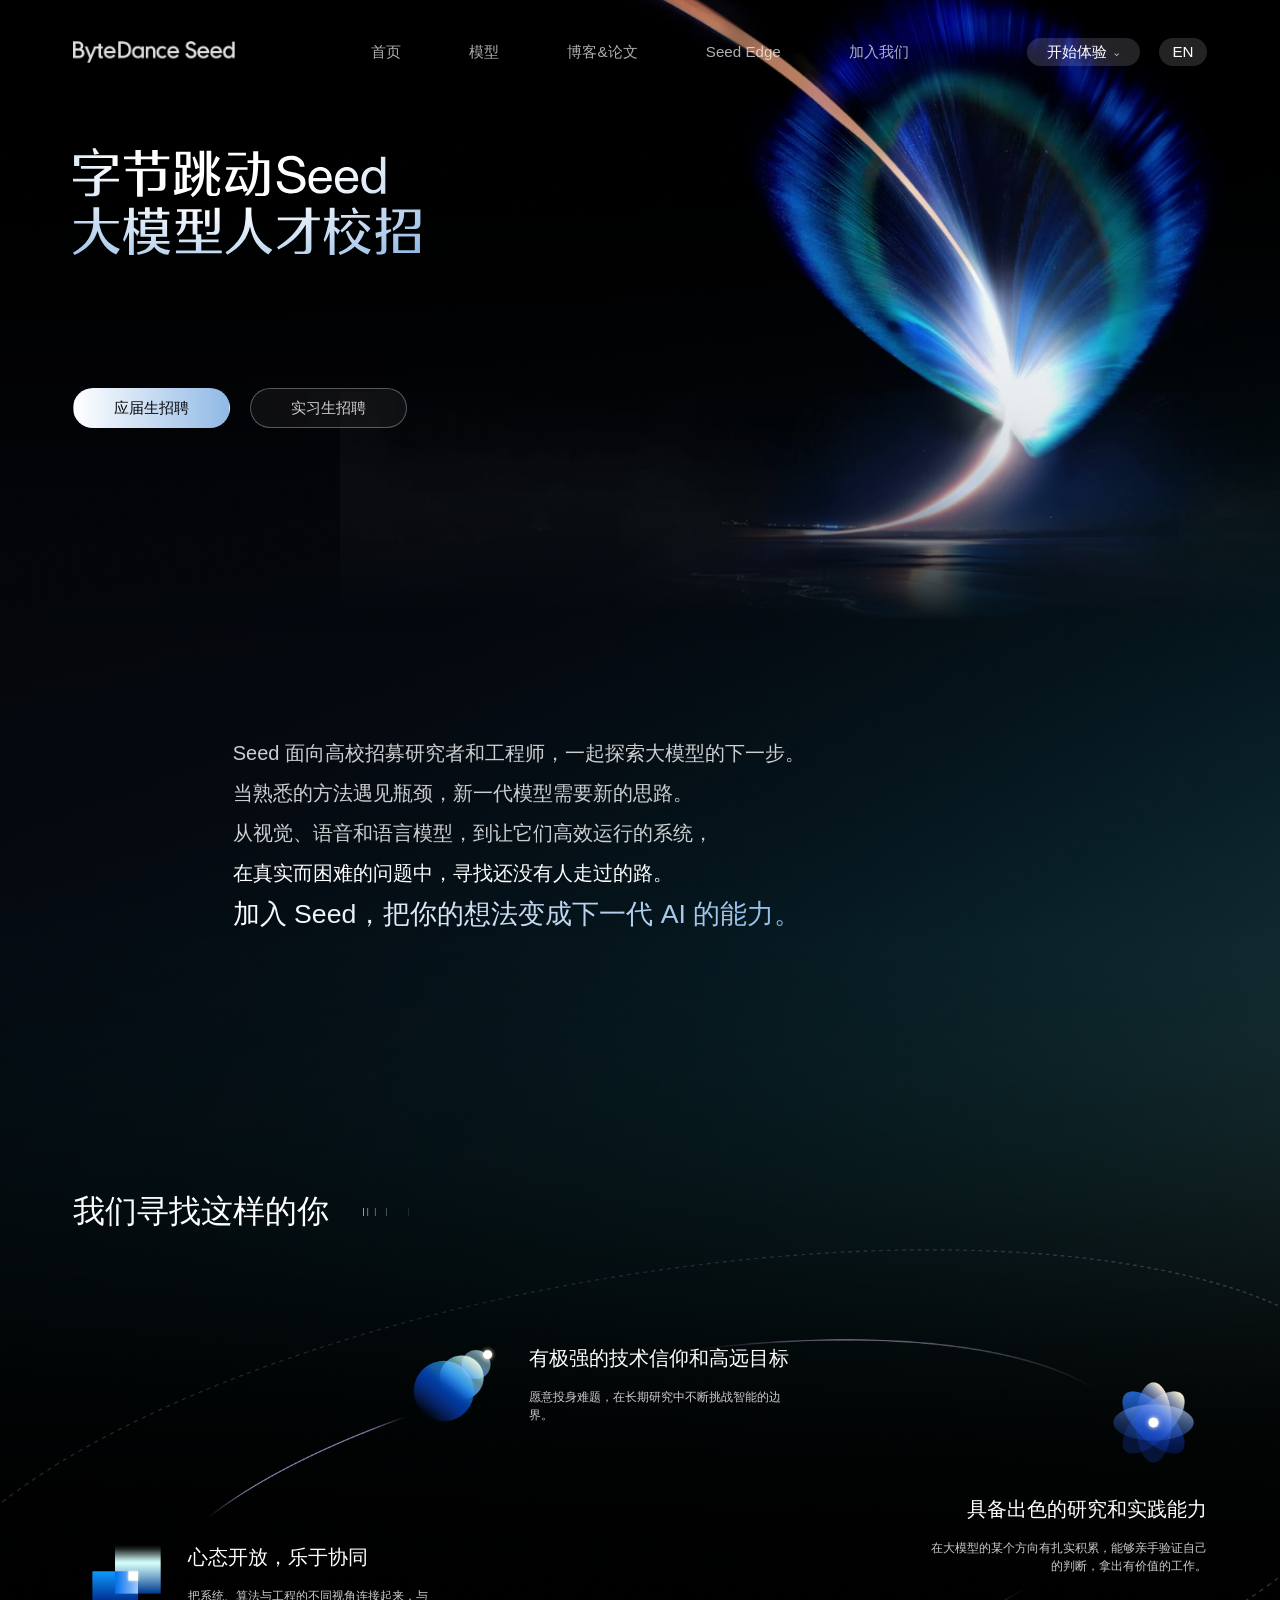
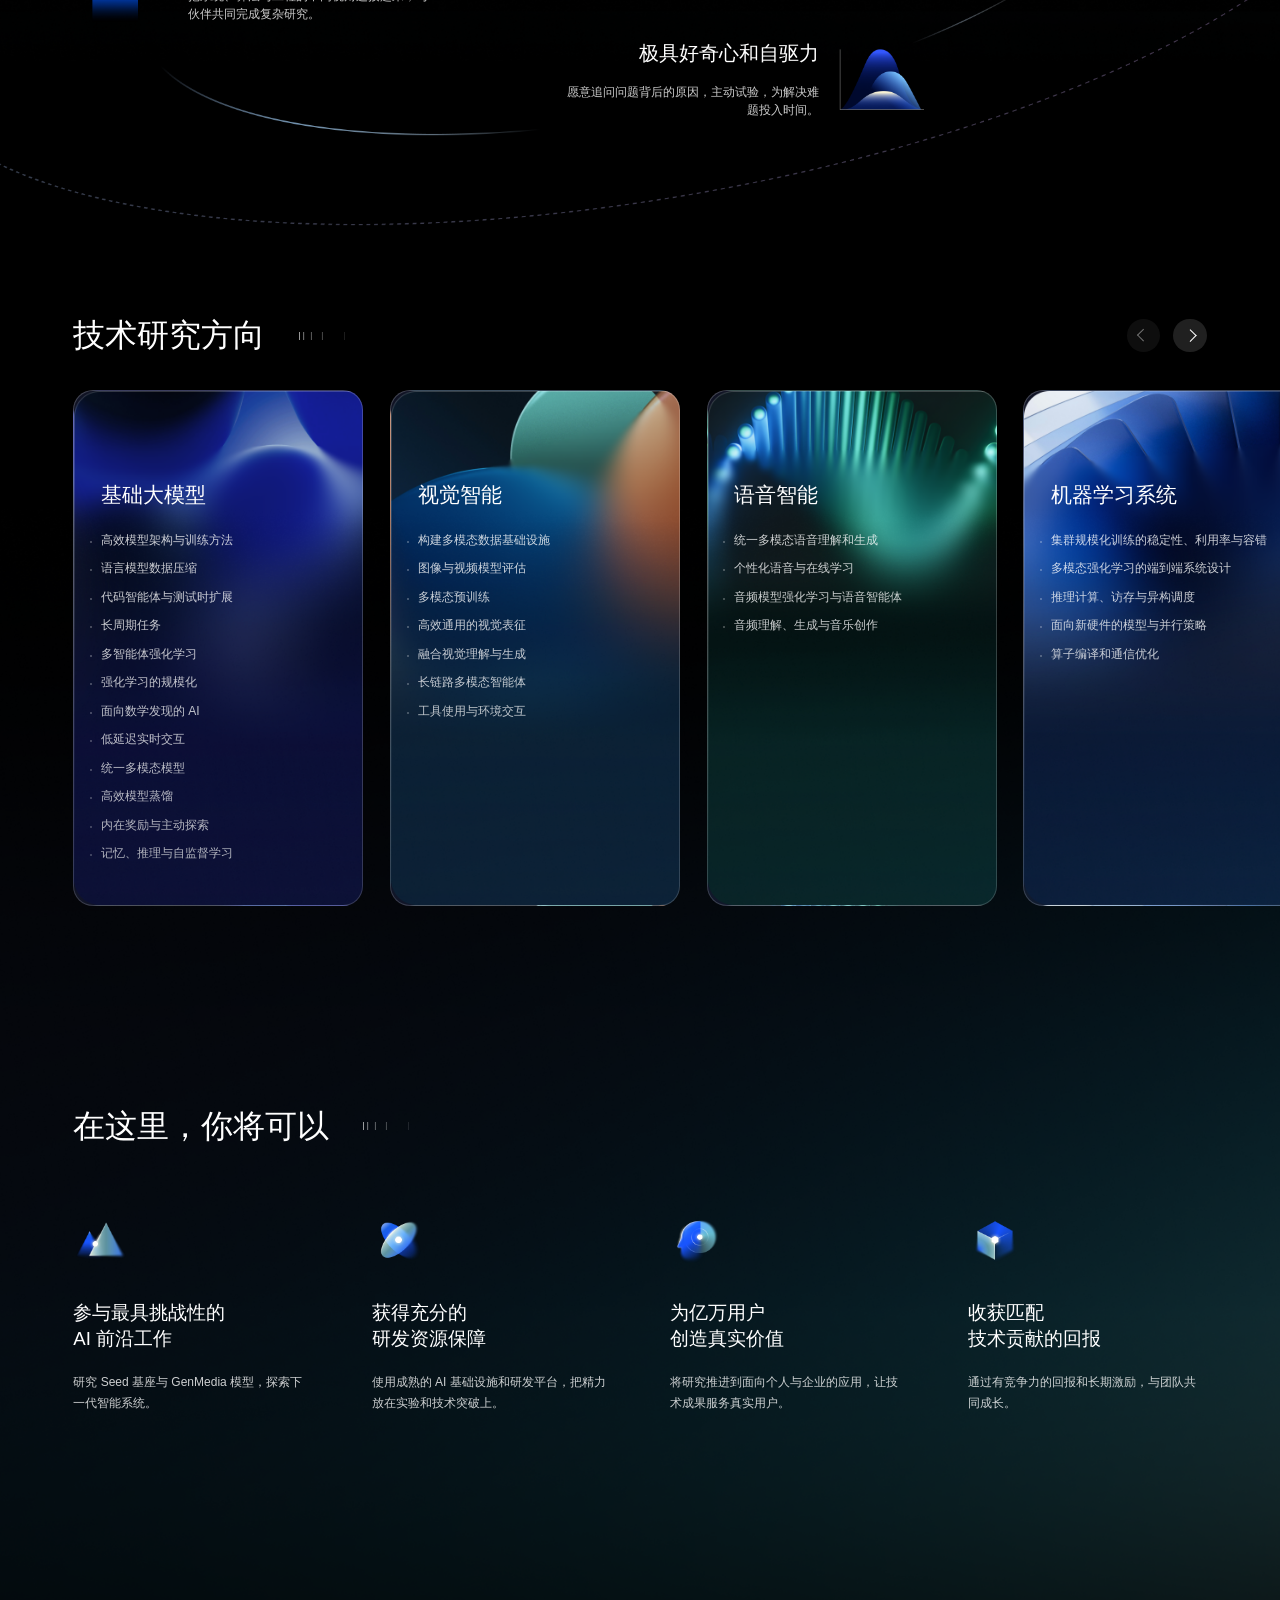
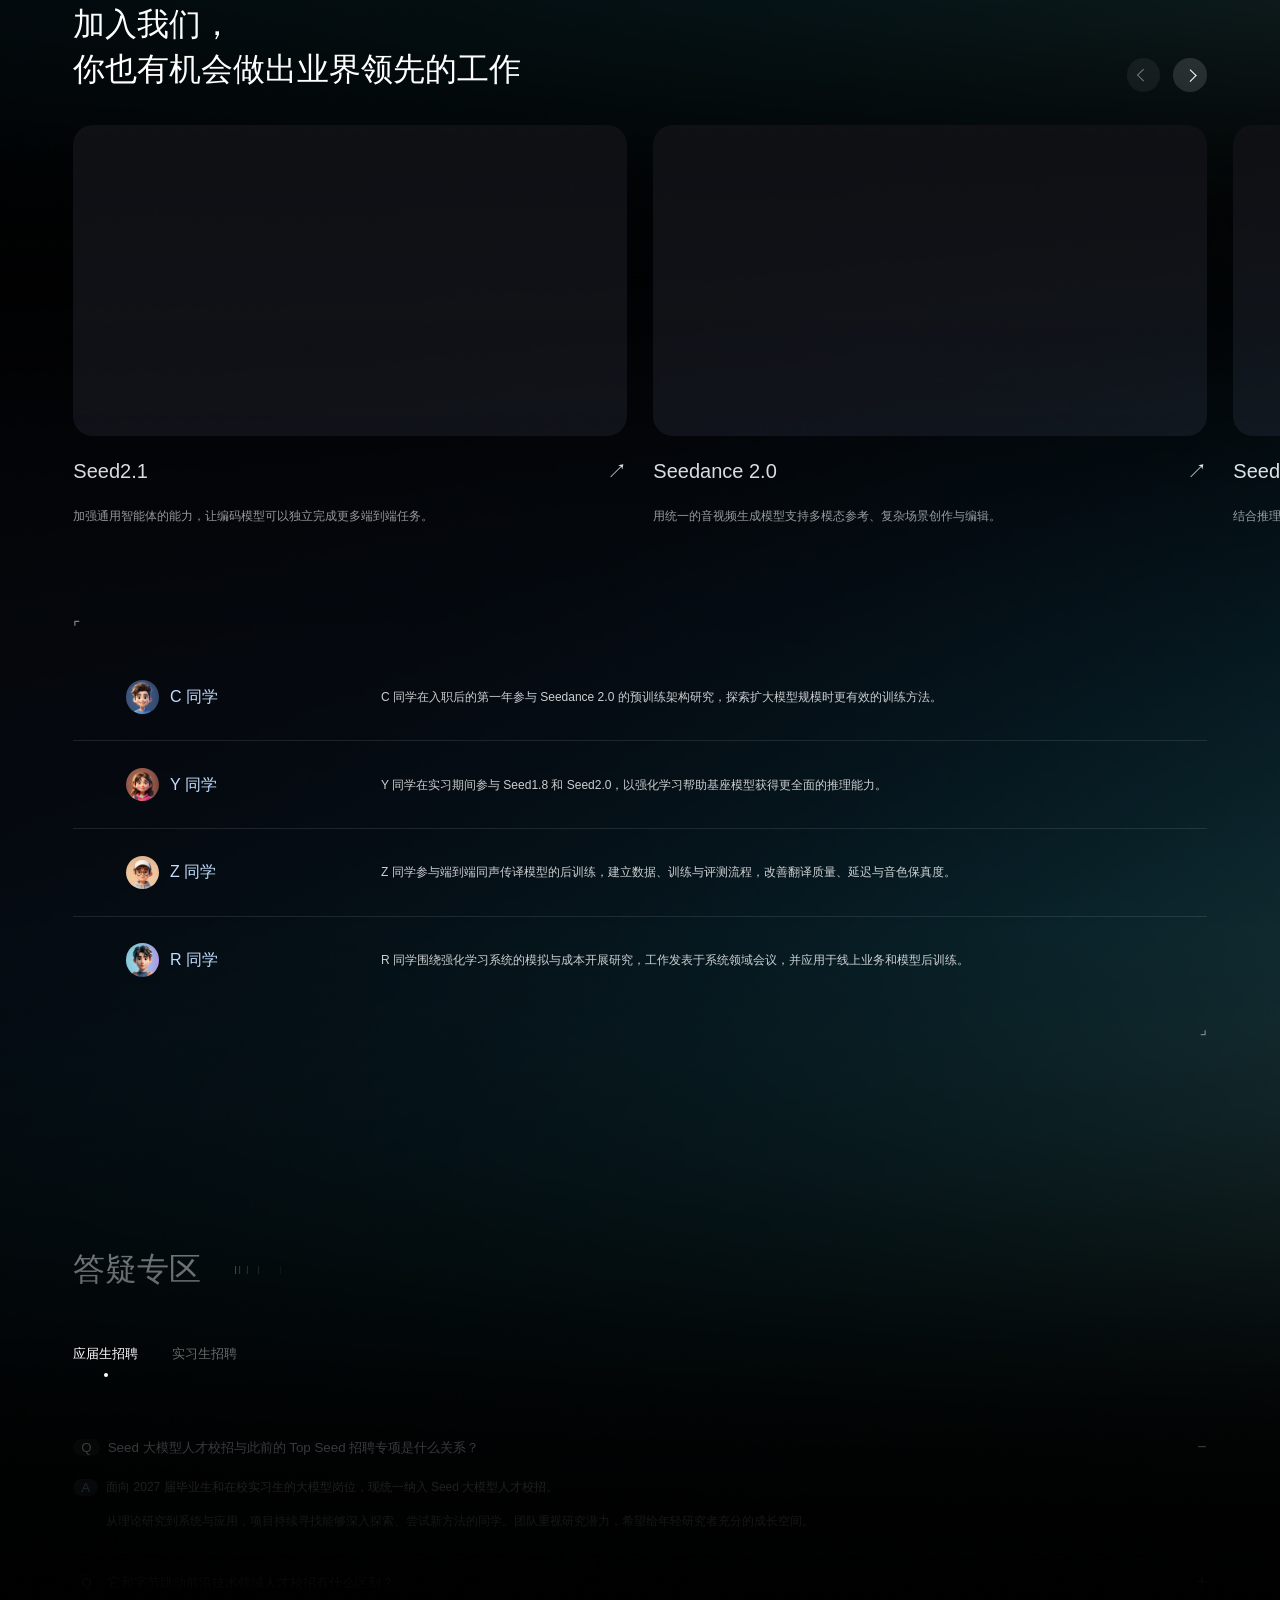
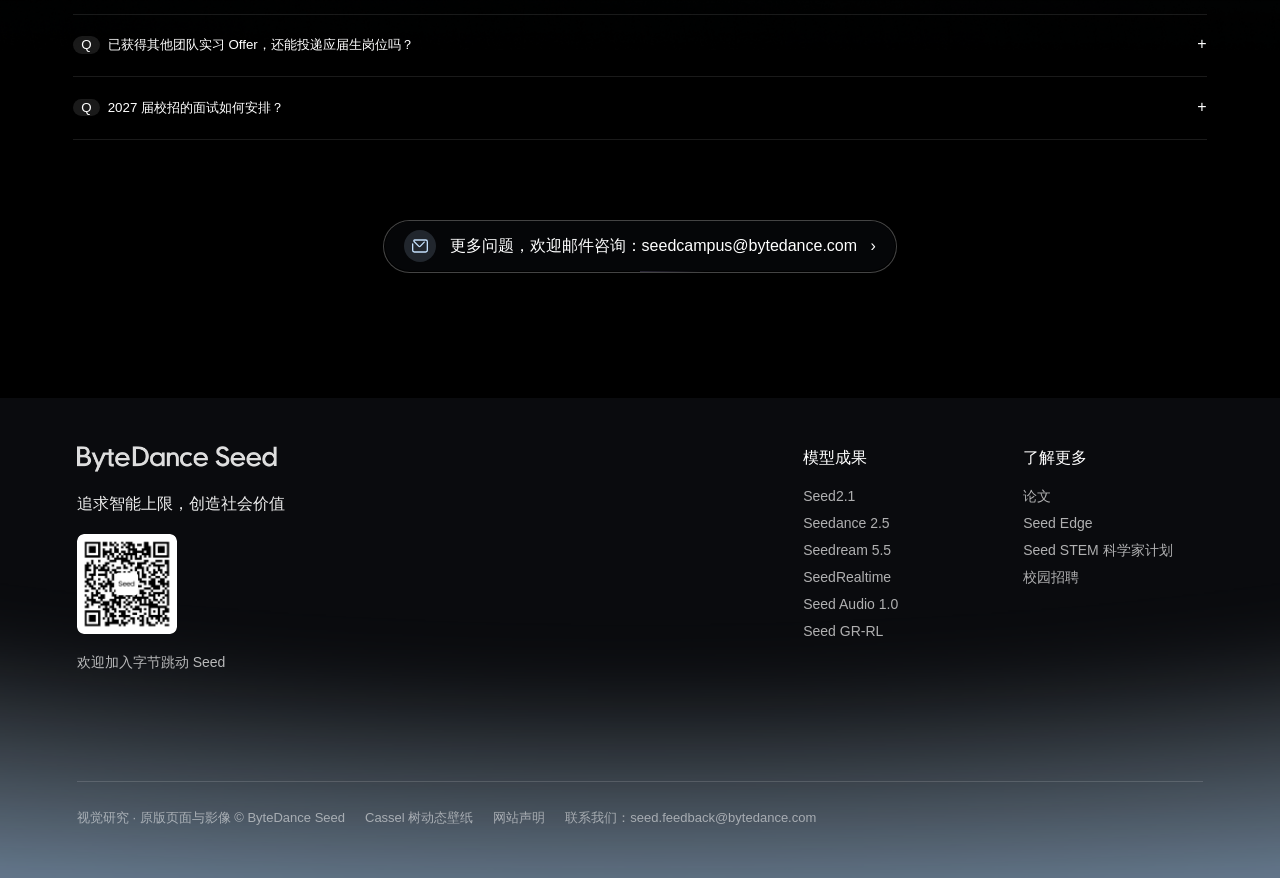
==== seed-study/index.html @ 86d78758 "Reconstruct the Seed recruitment experience and its responsive motion" ====
<!doctype html>
<html lang="zh-CN">
<head>
  <meta charset="utf-8">
  <meta name="viewport" content="width=device-width,initial-scale=1">
  <meta name="robots" content="noindex">
  <meta name="color-scheme" content="dark">
  <title>Seed 大模型人才校招 · 视觉复刻研究</title>
  <link rel="stylesheet" href="study.css">
  <script defer src="study.js"></script>
</head>
<body>
  <header class="top">
    <a class="brand" href="https://seed.bytedance.com/zh/"><img src="assets/wordmark.png" alt="ByteDance Seed"></a>
    <nav class="desktop-nav" aria-label="主导航"></nav>
    <div class="top-actions">
      <details class="experience"><summary>开始体验 <span>⌄</span></summary><div><a href="https://www.doubao.com/chat/">体验豆包</a><a href="https://exp.volcengine.com/">AI 体验中心</a></div></details>
      <a class="language" href="https://seed.bytedance.com/en/seedearlycareer" lang="en">EN</a>
      <button type="button" class="menu-toggle" aria-expanded="false" aria-controls="mobile-nav" aria-label="打开导航"><i></i><i></i><i></i></button>
    </div>
    <nav class="mobile-nav" id="mobile-nav" aria-label="移动端导航" hidden></nav>
  </header>
  <main>
    <section class="hero" aria-label="Seed 大模型人才校招">
      <video class="leaf-film" width="1920" height="1080" playsinline muted loop autoplay preload="auto" poster="assets/leaf-poster.jpg" aria-hidden="true" src="../assets/seed-leaf-reference.mp4"></video>
      <div class="hero-fade"></div>
      <div class="hero-content">
        <h1><img src="assets/title.svg" alt="字节跳动 Seed 大模型人才校招"></h1>
        <div class="apply-group">
          <a class="pill primary" data-job="graduate" href="https://jobs.toutiao.com/campus/position?project=7621018151002507573">应届生招聘<span class="tip">2026 年 9 月—2027 年 8 月毕业的本科、硕士及博士同学</span></a>
          <a class="pill" data-job="intern" href="https://jobs.toutiao.com/campus/position?project=7621018569480046853">实习生招聘<span class="tip">2027 年 9 月及以后毕业的高校在读同学</span></a>
          <div class="eligibility"><p>应届生招聘（2026 年 9 月—2027 年 8 月毕业的本科、硕士及博士同学）</p><p>实习生招聘（2027 年 9 月及以后毕业的高校在读同学）</p></div>
        </div>
      </div>
    </section>
    <section class="intro aura">
      <p class="reveal">Seed 面向高校招募研究者和工程师，一起探索大模型的下一步。<br>当熟悉的方法遇见瓶颈，新一代模型需要新的思路。<br>从视觉、语音和语言模型，到让它们高效运行的系统，<br><strong>在真实而困难的问题中，寻找还没有人走过的路。</strong><br><em>加入 Seed，把你的想法变成下一代 AI 的能力。</em></p>
      <div class="apply-space"><a class="apply-shortcut pill" data-job="graduate" href="https://jobs.toutiao.com/campus/position?project=7621018151002507573">立即投递 <span>›</span></a></div>
    </section>
    <section class="qualities inset">
      <h2 class="ornament reveal">我们寻找<strong>这样的你</strong></h2>
      <div class="orbit" id="traits"></div>
    </section>
    <section class="directions">
      <div class="section-head inset"><h2 class="ornament reveal">技术研究方向</h2><div class="arrows" data-rail="research-rail"></div></div>
      <div class="rail directions-rail reveal" id="research-rail" aria-label="技术研究方向" tabindex="0"></div>
    </section>
    <section class="benefits inset aura">
      <h2 class="ornament reveal">在这里，<strong>你将可以</strong></h2>
      <div class="benefit-grid" id="benefit-grid"></div>
    </section>
    <section class="models">
      <div class="section-head inset"><h2 class="reveal">加入我们，<br><strong>你也有机会做出业界领先的工作</strong></h2><div class="arrows" data-rail="model-rail"></div></div>
      <div class="rail model-rail reveal" id="model-rail" aria-label="模型成果" tabindex="0"></div>
    </section>
    <section class="stories inset aura" aria-label="研究者的工作"><div id="voices"></div></section>
    <section class="faq inset" id="questions">
      <h2 class="ornament reveal">答疑专区</h2>
      <div class="faq-tabs" role="tablist" aria-label="招聘类型"><button id="graduate-tab" role="tab" aria-selected="true" aria-controls="answers">应届生招聘</button><button id="intern-tab" role="tab" aria-selected="false" aria-controls="answers">实习生招聘</button></div>
      <div class="answers" id="answers" role="tabpanel" aria-labelledby="graduate-tab"></div>
      <a class="email" href="mailto:seedcampus@bytedance.com"><img src="assets/email.svg" alt=""><span>更多问题，欢迎邮件咨询：<b>seedcampus@bytedance.com</b></span><span class="chevron">›</span></a>
    </section>
  </main>
  <footer>
    <div class="footer-inner">
      <div class="footer-row">
        <div class="footer-brand"><img src="assets/wordmark.png" alt="ByteDance Seed"><p>追求智能上限，创造社会价值</p><div class="join-code"><img loading="lazy" src="assets/seed-campus.png" alt="Seed 校招官方二维码"><span>欢迎加入字节跳动 Seed</span></div></div>
        <div class="footer-links"><h3>模型成果</h3><div id="footer-models"></div></div>
        <div class="footer-links"><h3>了解更多</h3><a href="https://seed.bytedance.com/zh/public_papers">论文</a><a href="https://seed.bytedance.com/zh/seed-edge">Seed Edge</a><a href="https://seed.bytedance.com/zh/seedstem">Seed STEM 科学家计划</a><a href="https://seed.bytedance.com/zh/seedearlycareer">校园招聘</a></div>
      </div>
      <div class="credit"><a href="https://seed.bytedance.com/zh/seedearlycareer">视觉研究 · 原版页面与影像 © ByteDance Seed</a><a href="../tree-aurora-wallpaper.html">Cassel 树动态壁纸</a><a href="https://seed.bytedance.com/zh/disclaimer">网站声明</a><a href="mailto:seed.feedback@bytedance.com">联系我们：seed.feedback@bytedance.com</a></div>
    </div>
  </footer>
</body>
</html>
---- seed-study/study.css ----
* { box-sizing: border-box; }
html { background: #000; color-scheme: dark; }
body { margin: 0; overflow-x: clip; color: #fff; background: #000; font: 16px/1.5 "PingFang SC","PingFang TC","Microsoft YaHei",sans-serif; }
a { color: inherit; text-decoration: none; }
button, summary { font: inherit; color: inherit; cursor: pointer; }
button { border: 0; }
button:focus-visible, a:focus-visible, summary:focus-visible, [tabindex]:focus-visible { outline: 2px solid #b5d7ff; outline-offset: 4px; }
img { display: block; }
p,h1,h2,h3,h4,ul { margin: 0; }
[hidden] { display: none !important; }
.top { position: absolute; z-index: 8; inset: 0 0 auto; padding: 40px 5.72917vw 0; height: 70px; display: flex; align-items: center; justify-content: space-between; }
.brand img { width: 170px; height: 30px; object-fit: contain; }
.desktop-nav { position: absolute; left: 50%; transform: translateX(-50%); display: flex; align-items: center; gap: 20px; white-space: nowrap; }
.desktop-nav a { padding: 4px 26px; color: #ffffffae; border-radius: 24px; font-weight: 400; }
.desktop-nav a:hover, .desktop-nav a:focus-visible { color: white; background: #ffffff12; }
.top-actions { display: flex; align-items: center; gap: 20px; }
.experience { position: relative; }
.experience summary,.language,.menu-toggle { list-style: none; display: flex; align-items: center; justify-content: center; height: 30px; border-radius: 25px; background: #f9f9fb24; font-size: 16px; }
.experience summary { width: 120px; gap: 7px; }
.experience summary::-webkit-details-marker { display: none; }
.experience summary span { font-size: 14px; }
.experience div, .mobile-nav { position: absolute; right: 0; top: calc(100% + 8px); padding: 8px; background: #14171deb; backdrop-filter: blur(18px); border: 1px solid #ffffff26; border-radius: 14px; }
.experience div a,.mobile-nav a { display:block; padding: 9px 15px; white-space: nowrap; }
.experience div a:hover,.mobile-nav a:hover { background: #ffffff12; border-radius: 9px; }
.language { width: 50px; }
.menu-toggle { display:none; flex-direction:column; gap:3px; padding:0; width:32px; }
.menu-toggle i { width:14px; height:1.5px; border-radius:2px; background:white; }
.menu-toggle i:nth-child(2) { width:10px; }
.mobile-nav { top: calc(100% + 15px); left: var(--mobile-gutter,16px); right: var(--mobile-gutter,16px); }
main { width: 1920px; zoom: var(--scale,1); margin-inline:auto; --gutter:110px; position:relative; overflow: clip; font-size: 18px; line-height: 1.5; }
.inset { padding-inline: var(--gutter); }
.hero { position:relative; height:950px; overflow:hidden; background:#000; }
.leaf-film { position:absolute; pointer-events:none; top:-135px; left:calc(50% - 450px); width:1920px; height:1065px; max-width:none; object-fit:cover; }
.hero-fade { position:absolute; pointer-events:none; inset:auto 0 10px; height:214px; background:linear-gradient(0deg,#000 4.25%,transparent 95.64%); }
.hero-content { position:absolute; z-index:2; left:var(--gutter); top:222px; width:1020px; }
h1 img { width:522px; height:160px; }
.apply-group { display:flex; gap:30px; margin-top:200px; }
.pill { display:inline-flex; justify-content:center; align-items:center; height:60px; padding:0 60px; font-size:22px; font-weight:500; border:1px solid #ffffff4d; border-radius:80px; color:#fffc; background:#ffffff0d; backdrop-filter:blur(50px); transition:color .2s,border-color .2s; white-space:nowrap; }
.pill:hover,.pill:focus-visible,.pill.primary { color:#08090b; background:linear-gradient(90deg,#fff,#90b9e5); border-color:transparent; }
.apply-group .pill { position:relative; }
.tip { pointer-events:none; position:absolute; z-index:3; left:50%; top:80px; display:grid; align-content:center; width:254px; height:68px; padding:14px 20px; border-radius:12px; font-size:14px; font-weight:400; line-height:1.4; white-space:normal; background:#ffffff1a; color:#fffc; opacity:0; transition:opacity .3s; }
.pill:hover .tip,.pill:focus-visible .tip { opacity:1; }
.eligibility { display:none; }
.aura { position:relative; isolation:isolate; }
.aura::before { content:""; position:absolute; z-index:-1; pointer-events:none; top:50%; left:50%; width:2400px; aspect-ratio:1; transform:translate(-50%,-50%); background:center/contain no-repeat url("assets/section_bg.6608fbd5.png"); }
.intro { padding:150px 0; text-align:left; }
.intro p { width:1222px; max-width:100%; min-height:366.67px; margin:auto; color:#fffc; font-size:30px; line-height:2; font-weight:400; }
.intro strong { font-weight:500; color:white; }
.intro em { font-size:40px; line-height:1.6; font-style:normal; color:transparent; background:linear-gradient(90deg,white,#90b9e5); background-clip:text; }
.apply-space { margin-top:80px; height:50px; }
.apply-shortcut { height:50px; min-width:240px; padding:0 22px; font-size:20px; gap:12px; }
.apply-shortcut { position:fixed; left:50%; bottom:60px; z-index:15; transform:translateX(-50%) scale(.25); opacity:0; visibility:hidden; pointer-events:none; transition:opacity .8s ease-in-out,transform .8s ease-in-out,visibility .8s; }
.apply-shortcut.floating { transform:translateX(-50%) scale(1); visibility:visible; opacity:1; pointer-events:auto; }
h2 { font-size:48px; line-height:1.29; font-weight:400; }
h2 strong { font-weight:500; }
.ornament { display:flex; align-items:center; }
.ornament::after { content:""; margin-left:50px; width:70px; height:12px; background:center/contain no-repeat url("assets/section-mark.png"); }
.qualities { position:relative; padding-block:40px; }
.qualities h2 { margin-bottom:80px; }
.orbit { position:relative; height:754px; }
.ellipse { position:absolute; pointer-events:none; top:50%; left:50%; transform:translate(-50%,-50%); width:1920px; }
.ellipse.inner { width:1500px; }
.trait { position:absolute; display:flex; gap:12px; align-items:center; }
.trait img { width:160px; height:160px; }
.trait h3 { font-size:30px; line-height:1.35; font-weight:400; }
.trait p { margin-top:24px; font-size:18px; line-height:1.5; color:#fffc; }
.trait-1 { left:492px; top:68px; gap:32px; }
.trait-1 div { width:400px; }
.trait-2 { right:0; top:125px; flex-direction:column; align-items:end; text-align:right; gap:30px; }
.trait-2 div { width:430px; }
.trait-3 { left:739px; top:511px; flex-direction:row-reverse; text-align:right; }
.trait-3 div { width:380px; }
.trait-4 { left:0; top:366px; }
.trait-4 div { width:365px; }
.section-head { display:flex; align-items:center; justify-content:space-between; }
.arrows { display:flex; gap:20px; }
.arrows button { width:50px; height:50px; display:grid; place-items:center; border-radius:50%; background:#ffffff20; }
.arrows button:disabled { opacity:.45; cursor:default; }
.arrows button:hover:enabled { background:#ffffff38; }
.arrows i { width:13px; height:13px; border:solid #fff; border-width:2px 2px 0 0; transform:rotate(45deg); }
.arrows button:first-child i { transform:rotate(-135deg); }
.rail { position:relative; display:flex; gap:40px; padding-inline:var(--gutter); overflow-x:auto; scrollbar-width:none; cursor:grab; }
.rail::-webkit-scrollbar { display:none; }
.rail.dragging { cursor:grabbing; user-select:none; }
.directions { padding-block:150px; }
.directions-rail,.model-rail { margin-top:50px; }
.field { flex:0 0 435px; height:774px; padding:134px 40px 30px; border-radius:30px; overflow:hidden; border:1px solid #ffffff33; background-color:#111425; background-size:cover; }
.field h3 { font-size:32px; font-weight:500; }
.field ul { padding:0; color:#fffc; }
.field li { margin-top:18px; font-size:18px; line-height:1.375; }
.field li:first-child { margin-top:30px; }
.field li::marker { font-size:.6em; color:#ffffff55; }
.benefits { padding-block:150px; }
.benefit-grid { display:grid; grid-template-columns:repeat(4,1fr); gap:90px; margin-top:100px; }
.benefit-grid img { max-width:130px; height:80px; object-fit:contain; object-position:left center; margin-bottom:50px; }
.benefit-grid h3 { font-size:28px; line-height:1.4; font-weight:400; white-space:pre-line; }
.benefit-grid p { color:#fffc; font-size:18px; line-height:1.75; margin-top:30px; }
.models { position:relative; padding-block:100px; }
.models .section-head { align-items:end; }
.models h2 { line-height:1.4; }
.model { flex:0 0 830px; min-width:0; }
.model figure { width:100%; height:467px; margin:0; border-radius:30px; overflow:hidden; background:#101115; }
.model video { width:100%; height:100%; object-fit:cover; transition: transform .5s; }
.model:hover video { transform:scale(1.05); }
.model h3 { font-size:30px; font-weight:400; margin:30px 0; display:flex; justify-content:space-between; }
.model p { font-size:18px; color:#ffffffb3; line-height:1.67; }
.stories { padding-block:20px 170px; }
#voices { position:relative; padding:50px 0; }
#voices::before,#voices::after { position:absolute; color:#798193; font-size:30px; line-height:1; }
#voices::before { content:"⌜"; left:0; top:0; } #voices::after { content:"⌟"; right:0; bottom:0; }
.voice { display:flex; align-items:center; gap:clamp(60px,8vw,180px); padding:40px 79px; border-bottom:1px solid #ffffff1a; }
.voice:last-child { border-bottom:none; }
.person { display:flex; align-items:center; gap:16px; flex:0 0 280px; font-size:24px; color:#c4deff; }
.person img { width:50px; height:50px; border-radius:50%; }
.voice p { color:#fffc; font-size:18px; line-height:1.67; }
.faq { padding-block:120px; }
.faq-tabs { display:flex; gap:50px; margin:80px 0 60px; }
.faq-tabs button { color:#ffffff66; font-size:20px; font-weight:500; padding:0 0 20px; background:none; position:relative; }
.faq-tabs button[aria-selected=true] { color:white; }
.faq-tabs button[aria-selected=true]::after { content:""; position:absolute; width:6px; height:6px; border-radius:50%; background:white; bottom:0; left:calc(50% - 3px); }
.answers details { border-bottom:1px solid #ffffff1a; }
.answers summary { list-style:none; display:flex; gap:12px; align-items:start; padding:32px 0; font-size:20px; font-weight:500; line-height:1.4; }
.answers summary::-webkit-details-marker { display:none; }
.answers summary::before,.answer::before { content:"Q"; flex:none; color:#fff; background:#ffffff1a; padding:0 12px; border-radius:18px; font-size:20px; line-height:26px; }
.answers summary::after { content:"+"; font-size:24px; font-weight:300; line-height:1; margin-left:auto; }
.answers details[open] summary::after { content:"−"; }
.answer { display:flex; align-items:start; gap:12px; padding-bottom:32px; font-size:18px; line-height:1.44; color:#ffffffb3; white-space:pre-line; }
.answer::before { content:"A"; color:#b5d7ff; background:#b5d7ff33; }
.email { display:flex; align-items:center; width:max-content; gap:20px; padding:12px 30px; min-height:80px; margin:120px auto 0; position:relative; isolation:isolate; overflow:hidden; background:#000; border-radius:80px; border:1px solid #ffffff44; font-size:24px; }
.email::before { content:""; position:absolute; width:150%; height:1000%; top:50%; left:50%; z-index:-2; background:conic-gradient(transparent 10%,#a4ddff88 15%,transparent 25%,transparent 75%,#9082bc 80%,transparent 85%); animation:glint 7s linear infinite; }
.email::after { content:""; position:absolute; inset:1px; border-radius:inherit; z-index:-1; background:#050608; }
@keyframes glint { from {transform:translate(-50%,-50%) rotate(0deg)} to {transform:translate(-50%,-50%) rotate(360deg)} }
.email img { width:48px; height:48px; } .email b { font-weight:500; }
footer { padding:85px 6vw 34px; background:#0a0b0e url("assets/footerv3.png") center/cover; }
.footer-inner { max-width:1600px; margin:auto; }
.footer-row { min-height:265px; display:grid; grid-template-columns:2fr 1fr 1fr; gap:40px; }
.footer-brand img { width:200px; }
.footer-brand p { margin-top:28px; color:#eee; }
.footer-links h3 { font-size:16px; margin-bottom:16px; font-weight:500; }
.footer-links a { display:block; color:#ffffffad; font-size:14px; margin-bottom:6px; }
.credit { display:flex; flex-wrap:wrap; gap:20px; color:#ffffff85; border-top:1px solid #ffffff24; font-size:13px; padding-top:26px; }
.footer-links a:hover,.credit a:hover { color:white; }
.motion .reveal { opacity:0; transform:translateY(20px); transition:transform .8s ease-out,opacity .8s ease-out; }
.motion .reveal.shown { opacity:1; transform:none; }
.motion h2.reveal { transform:none; }
.motion .heading-run { display:inline; }
.motion .heading-run > span { display:inline-block; opacity:0; transform:translateY(.65em); transition:opacity .45s,transform .6s cubic-bezier(.16,1,.3,1); transition-delay:var(--delay); }
.motion .shown .heading-run > span { opacity:1; transform:none; }
@media(max-width:1279px) {
  .desktop-nav,.experience { display:none; }
  .top { padding-inline:5.729vw; }
  .menu-toggle { display:flex; }
}
@media(max-width:1279px) {
  main { width:768px; --gutter:44px; }
  .hero { height:950px; } .leaf-film { width:1920px; height:1080px; left:calc(50% - 700px); top:-80px; }
  .hero-content { top:485px; width:680px; } h1 img { width:457px; height:140px; }
  .apply-group { flex-direction:column; margin-top:80px; gap:24px; }
  .eligibility { display:flex; flex-direction:column; gap:8px; text-align:center; font-size:15px; line-height:1.4; color:#ffffffb3; }
  .tip,.arrows,.ellipse { display:none; }
  .hero-fade { bottom:0; }
  .aura::before { width:1600px; }
  .intro { padding:120px 44px; text-align:left; } .intro p { font-size:24px; line-height:1.8; } .intro em { font-size:30px; }
  .apply-space { height:0; margin:0; } .apply-shortcut { visibility:hidden; } .apply-shortcut.floating { visibility:visible; }
  h2 { font-size:40px; }.ornament::after { margin-left:22px; }
  .qualities { padding-block:30px; } .qualities h2 { margin-bottom:60px; }
  .orbit { height:auto; display:grid; gap:50px; }
  .trait { position:static; flex-direction:row; align-items:center; gap:12px; text-align:left; }
  .trait div { width:auto; max-width:490px; } .trait-2,.trait-4 { justify-self:end; flex-direction:row-reverse; text-align:right; }
  .trait img { width:100px; height:100px; } .trait h3 { font-size:24px; } .trait p { margin-top:16px; }
  .directions { padding-block:60px; } .directions h2 { font-size:30px; }
  .directions-rail,.model-rail { margin-top:30px; gap:20px; }
  .field { flex-basis:300px; height:590px; border-radius:20px; padding:106px 26px 20px; }
  .field h3 { font-size:24px; } .field li { font-size:13px; margin-top:14px; } .field li:first-child { margin-top:23px; }
  .benefits { padding-block:100px; } .benefit-grid { grid-template-columns:repeat(2,1fr); gap:50px 20px; margin-top:50px; }
  .benefit-grid img { height:60px; margin-bottom:30px; } .benefit-grid h3 { font-size:24px; } .benefit-grid p { margin-top:18px; }
  .models { padding-block:60px; } .models h2 { font-size:36px; } .model { flex-basis:600px; } .model figure { height:340px; border-radius:24px; }
  .model h3 { font-size:24px; margin:20px 0; } .model p { font-size:15px; }
  .stories { padding-block:60px; } #voices { padding:20px 0; }.voice { padding:20px 0; flex-direction:column; gap:16px; align-items:start; }
  .person { flex:none; font-size:18px; }.person img { width:40px; height:40px; }.voice p { font-size:14px; }
  .faq { padding-block:80px; } .faq-tabs { margin:50px 0 40px; } .answers summary,.answer { font-size:16px; }
  .email { margin-top:50px; font-size:18px; min-height:70px; }.email img { width:36px; height:36px; }
}
@media(max-width:766px) {
  main { width:375px; --gutter:16px; }
  .top { padding:5.86vw 4.267vw 0; height:14vw; } .brand img { width:45.333vw; height:8vw; } .top-actions { gap:5.33vw; }
  .language { width:10.667vw; height:6.4vw; font-size:3.47vw; } .menu-toggle { width:7.47vw; height:6.4vw; border-radius:8px; }
  .hero { height:656px; } .leaf-film { width:1420px; height:799px; top:-218px; left:calc(50% - 600px); }
  .hero-content { top:304px; width:343px; } h1 img { width:280px; height:90px; }
  .apply-group { margin-top:50px; gap:20px; } .pill { height:50px; font-size:20px; } .hero-fade { bottom:60px; } .eligibility { font-size:13px; }
  .aura::before { width:1200px; }
  .intro { padding:120px 16px; }.intro p { font-size:16px; line-height:1.6; }.intro em { font-size:20px; }.intro br { display:block; content:""; margin-bottom:10px; }
  h2,.directions h2 { font-size:28px; line-height:1.33; } .ornament::after { margin-left:auto; }
  .qualities { padding-block:40px; } .qualities h2 { margin-bottom:40px; } .trait { gap:15px; }
  .trait div { width:248px; }.trait img { width:80px; height:80px; }.trait h3 { font-size:18px; }.trait p { font-size:14px; line-height:1.4; }
  .trait-2,.trait-4 { flex-direction:row-reverse; text-align:left; }
  .benefits { padding-block:60px; }.benefit-grid { grid-template-columns:1fr; margin-top:40px; }
  .benefit-grid p { font-size:14px; }
  .models { padding-block:40px; }.models h2 {font-size:28px; line-height:1.33;}.models h2 br { display:none; }
  .model-rail { flex-direction:column; overflow:visible; gap:60px; cursor:auto; }
  .model { flex:none; } .model figure { height:193px; border-radius:20px; }.model h3 { font-size:20px; margin:20px 0 12px; }.model p { font-size:14px; }
  .stories { padding-block:40px; } .faq { padding-block:60px; } .faq-tabs { margin:50px 0 30px; }
  .faq-tabs button { font-size:16px; } .answers summary { padding:20px 0; font-size:14px; } .answer { padding-bottom:20px; font-size:13px; line-height:1.85; }
  .answers summary::before,.answer::before { width:28px; padding:0; text-align:center; line-height:18px; font-size:14px; }
  .email { width:100%; margin-top:40px; min-height:80px; font-size:16px; padding:12px 15px; gap:14px; }.email img { width:28px; height:28px; }.email b { display:block; }
  footer { padding:60px 20px 34px; }.footer-row { grid-template-columns:1fr 1fr; }.footer-brand { grid-column:1/-1; }.credit { margin-top:32px; }
}
@media(prefers-reduced-motion:reduce) {
  *,*::after,*::before { animation:none!important; scroll-behavior:auto!important; transition:none!important; }
}
.brand img,.footer-brand > img { filter:invert(1); }
.join-code { display:flex; gap:18px; align-items:center; margin-top:18px; font-size:14px; color:#ffffffb3; }
.join-code img { width:86px; height:86px; border-radius:7px; }
.footer-links h3 button { color:inherit; background:none; padding:0; cursor:inherit; font:inherit; }
.menu-open { overflow:hidden; }
.menu-toggle[aria-expanded=true] i { position:absolute; width:13px; transform:rotate(45deg); }
.menu-toggle[aria-expanded=true] i:nth-child(2) { opacity:0; }
.menu-toggle[aria-expanded=true] i:last-child { transform:rotate(-45deg); }
.mobile-nav { overflow:auto; background:#17171a; height:100dvh; border:none; border-radius:0; left:0; right:0; padding:16px; }
.mobile-nav > a,.mobile-nav summary { display:flex; align-items:center; justify-content:space-between; height:54px; padding:0; color:#fff; font-size:15px; }
.mobile-nav > a::after,.mobile-nav summary::after { content:""; width:7px; height:7px; margin:0 8px; border:solid #fff; border-width:1px 1px 0 0; transform:rotate(45deg); }
.mobile-nav details[open] summary::after { transform:rotate(135deg); }
.mobile-nav details a { border-radius:100px; padding:12px; text-align:center; border:1px solid #ffffffa0; margin-top:14px; }
.qualities h2,.benefits h2 { font-weight:300; }
.directions h2,.faq h2 { font-weight:500; }
@media(min-width:1280px) {
  .footer-inner { max-width:1200px; }
  .footer-row { grid-template-columns:minmax(0,1fr) 180px 180px; gap:40px; }
  .join-code { align-items:start; flex-direction:column; }
  .join-code img { width:100px; height:100px; }
  .footer-brand p { font-size:16px; margin-top:20px; }
  footer { padding-top:48px; }
  .credit { margin-top:70px; }
  .benefits { min-height:794.83px; }
  .models { min-height:1007.54px; }
  .stories { min-height:843.25px; }
  .faq { min-height:1242.42px; }
  footer { min-height:480px; }
}
@media(max-width:1279px) {
  footer { padding:0 0 17px; background-size:cover; }
  .footer-row { display:flex; flex-direction:column; gap:0; }
  .footer-brand { order:3; display:flex; flex-direction:column; align-items:center; margin:32px 0 12px; }
  .footer-brand > img { width:150px; }
  .footer-brand p { font-size:14px; margin-top:18px; }
  .join-code { margin-top:20px; } .join-code img { width:100px; height:100px; } .join-code span { display:none; }
  .footer-links h3 { margin:0; }
  .footer-links h3 button { display:flex; width:100%; align-items:center; justify-content:space-between; border-block:1px solid #ffffff1a; height:50px; padding:0 16px; text-align:left; font-size:14px; font-weight:500; }
  .footer-links h3 button::after { content:"⌄"; color:#fffd; }
  .footer-links.expanded h3 button::after { transform:rotate(180deg); }
  .footer-links a { display:flex; align-items:center; height:46px; padding:0 16px; margin:0; background:#151616; color:#ffffff80; font-size:14px; }
  .footer-links.expanded { padding-bottom:0; }
  .footer-links:not(.expanded) > :not(h3) { display:none; }
  .credit { justify-content:center; align-items:center; margin:10px 16px 0; gap:12px; border:0; padding-top:12px; font-size:12px; }
  .credit a:last-child { width:100%; text-align:center; order:-1; margin-bottom:14px; }
}
@media(min-width:767px) and (max-width:1279px) {
  .top { height:9.6354vw; padding:5.72917vw 5.72917vw 0; }
  .brand img { width:22.1354vw; height:3.90625vw; }
  .intro p { min-height:428.39px; }
  .qualities { min-height:746.49px; }
  .directions { min-height:801.79px; }
  .directions h2 { line-height:2.06; }
  .benefits { min-height:799.05px; }
  .benefits h2 { line-height:1.55; }
  .benefit-grid p { font-size:16px; }
  .models { min-height:709.68px; }
  .stories { min-height:757.35px; }
  .faq { min-height:1103.71px; }
  footer { min-height:696px; }
}
@media(max-width:766px) {
  .intro p { min-height:273.18px; width:343px; }
  .qualities { min-height:662.38px; } .qualities h2 { line-height:1; }
  .directions { min-height:776.08px; }
  .benefits { min-height:1128.91px; }
  .models { min-height:1985.26px; }
  .stories { min-height:857.51px; }
  .faq { min-height:1081.76px; }
  footer { min-height:730px; }
}
@media(width:767px) {
  .leaf-film { width:1420px; height:798.75px; left:calc(50% - 600px); top:-218px; }
}
.top { zoom:var(--header-scale,1); height:calc(var(--header-top,40px) + 30px); padding:var(--header-top,40px) var(--header-gutter,5.729vw) 0; }
.brand img { width:170px; height:30px; }
@media(max-width:1279px) {
  .language { width:40px; height:24px; font-size:13px; }
  .top-actions { gap:20px; }
  .menu-toggle { width:28px; height:24px; border-radius:8px; }
}
@media(min-width:767px) and (max-width:1279px) { .apply-shortcut.floating { width:200px; min-width:0; } }
@media(max-width:766px) {
  .apply-shortcut.floating { width:343px; min-width:0; background:linear-gradient(90deg,#fff,#90b9e5); color:black; font-size:16px; }
}
.benefit-grid img { aspect-ratio:1; }
@media(max-width:1279px) {
  .benefit-grid h3 { white-space:normal; }
}
.motion .faq { transform:translateY(40px); transition:transform .75s ease-out; }
.motion .faq.entered { transform:none; }
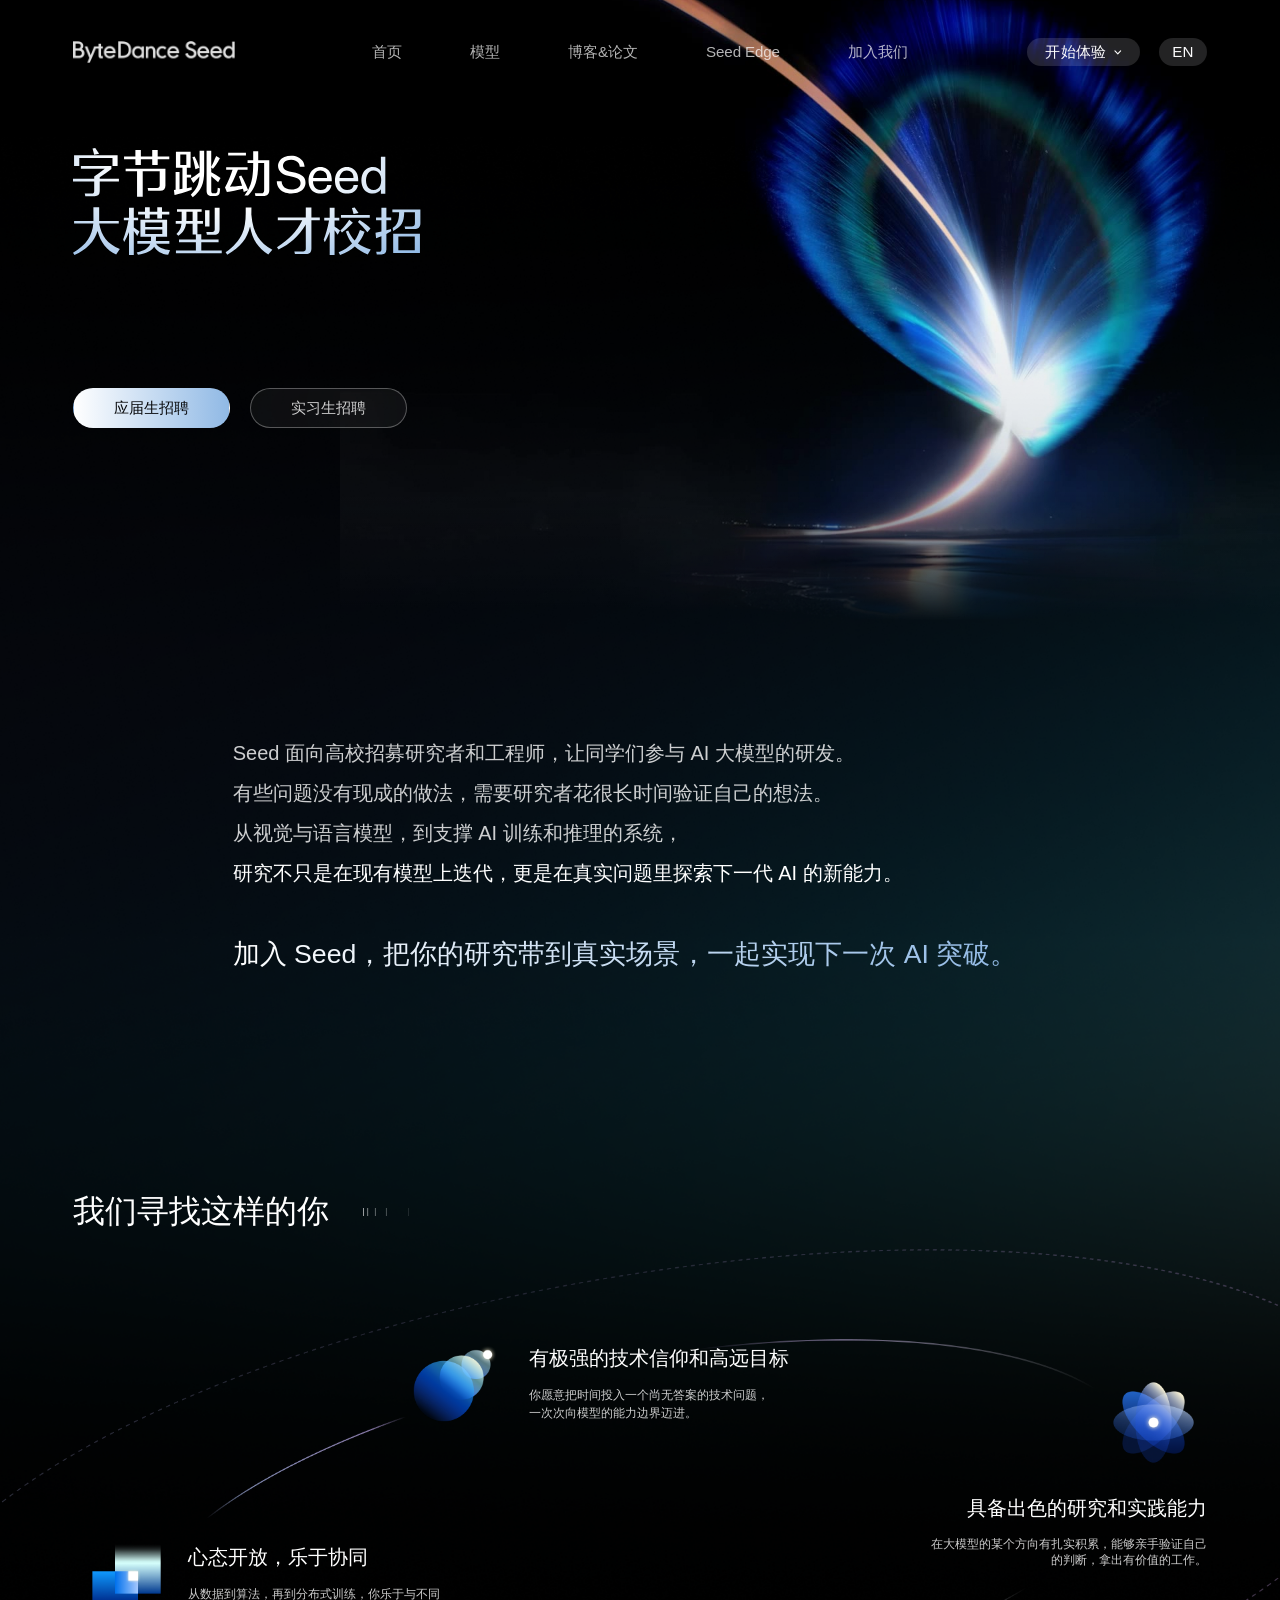
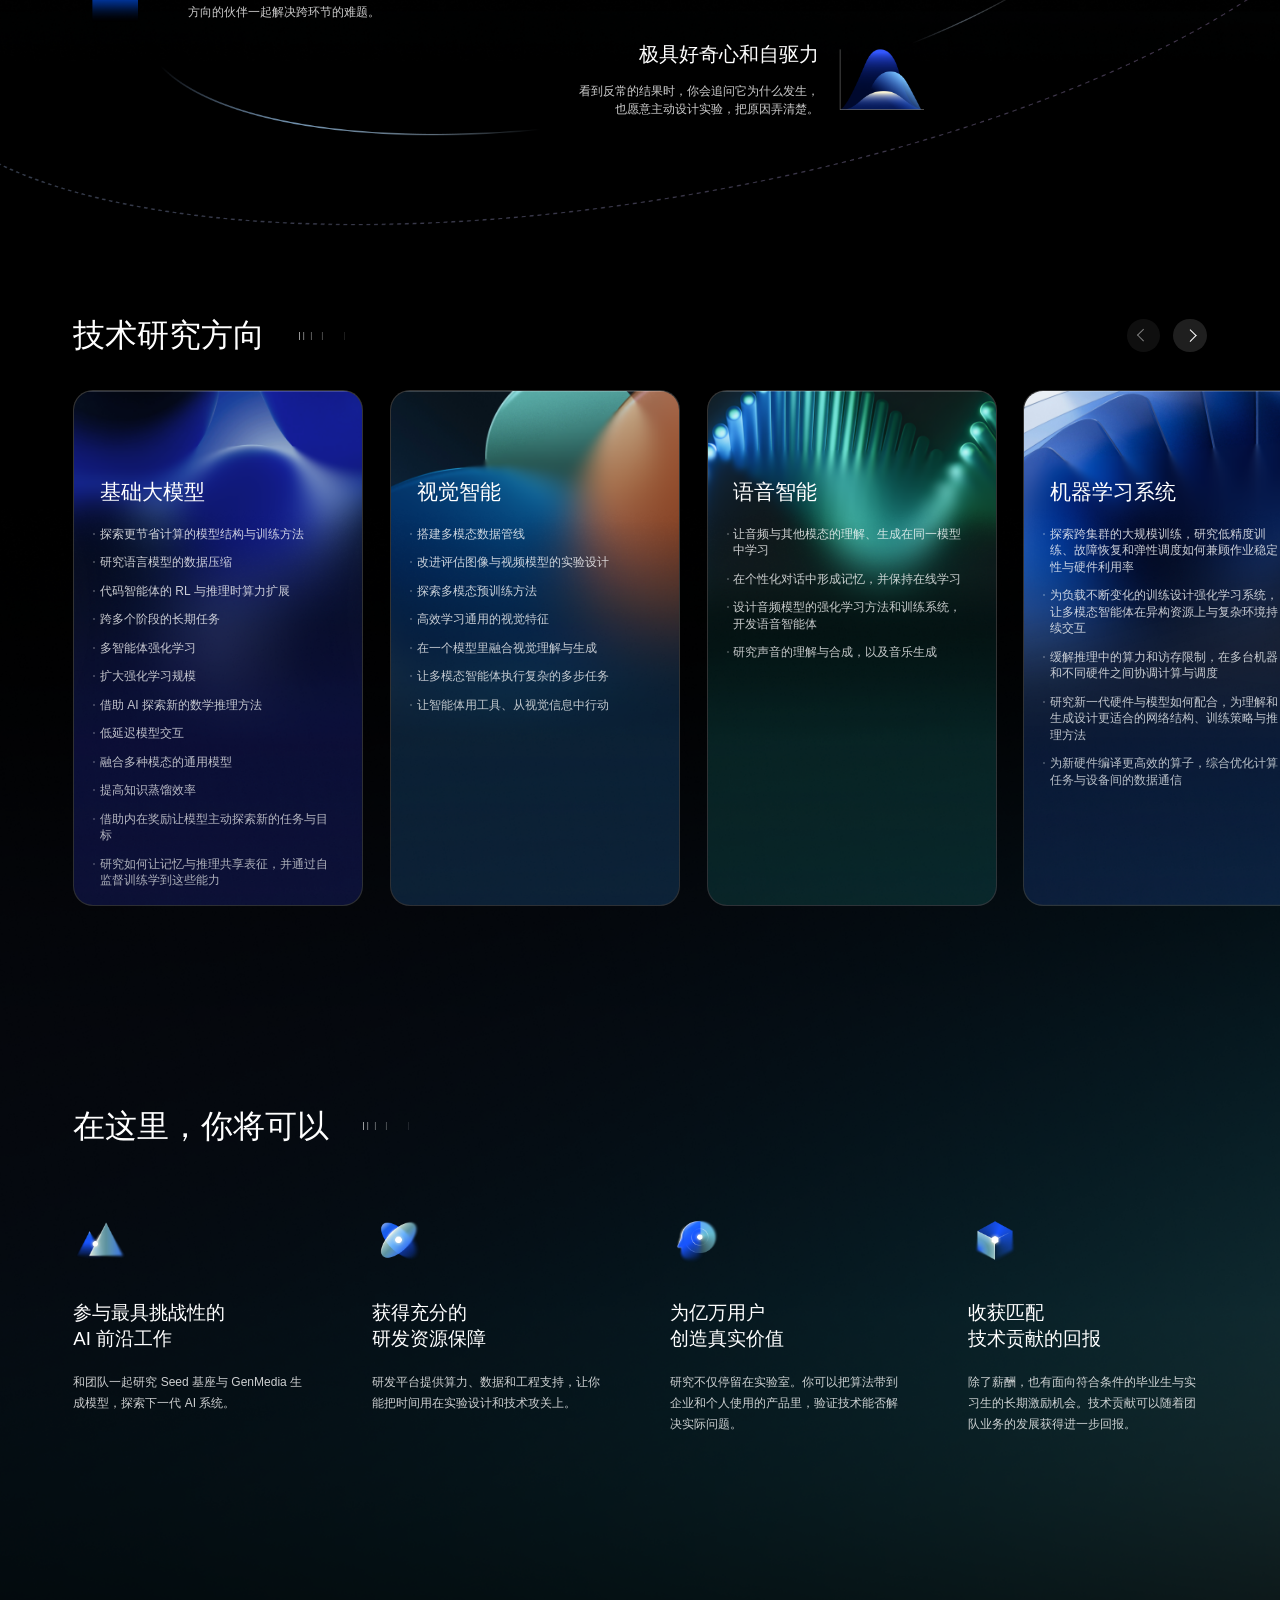
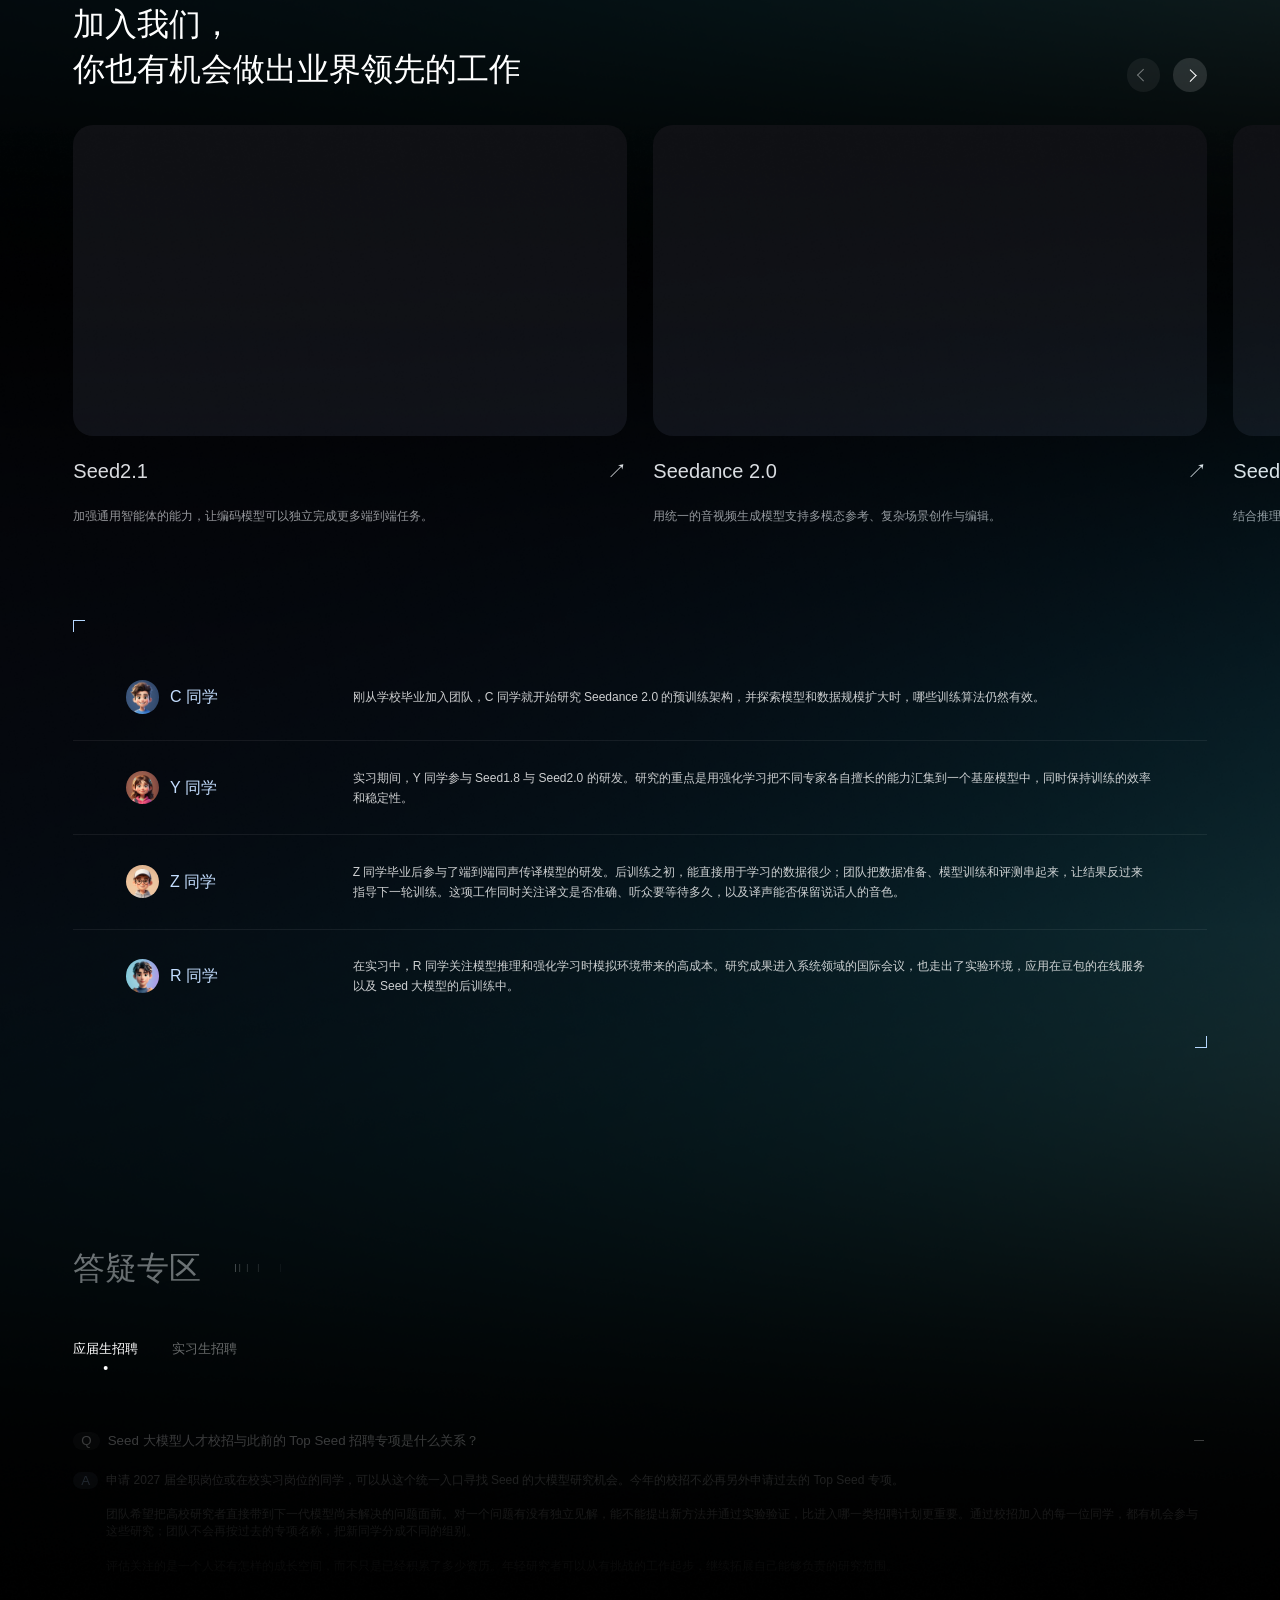
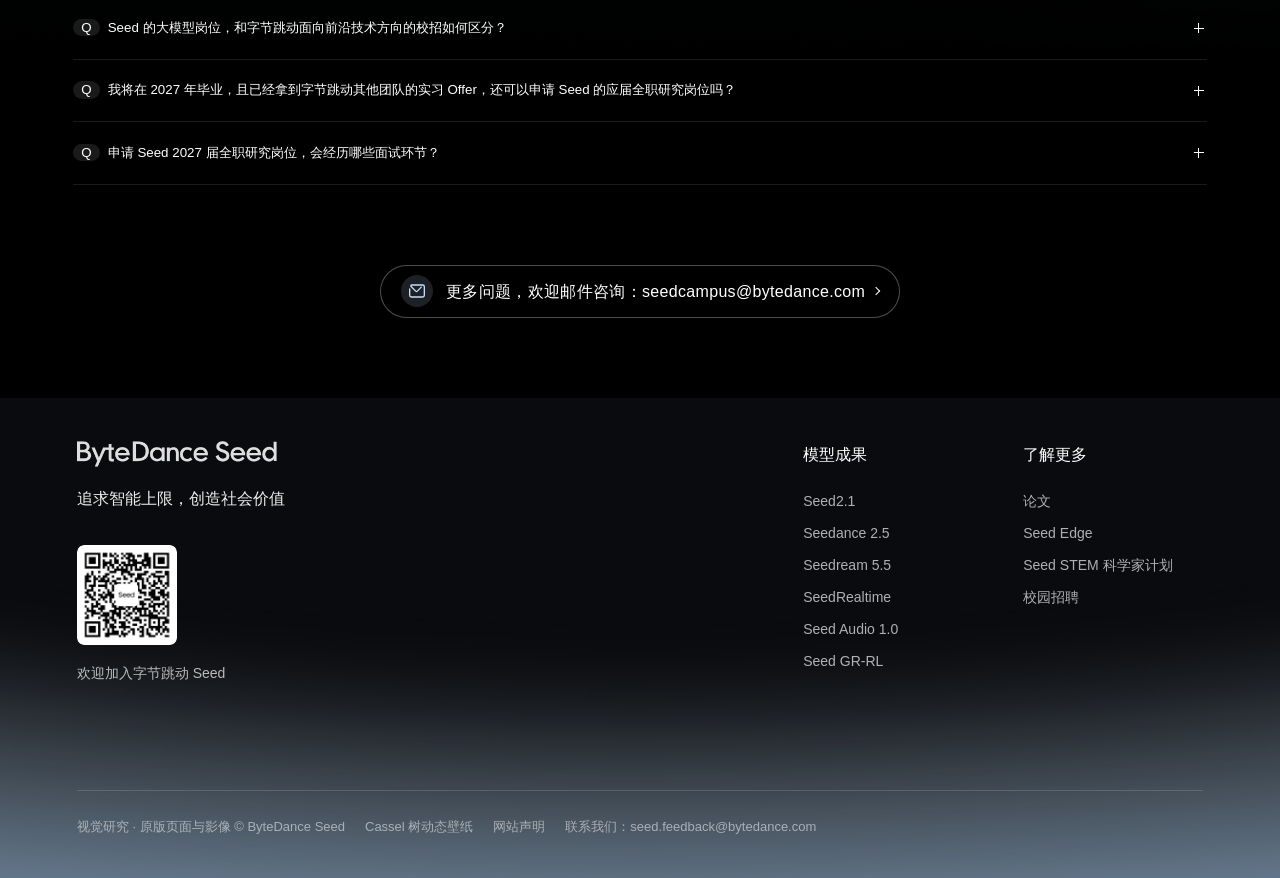
==== commit a0ec11dc: "Match Seed scroll entrances, recruitment typography, and pointer lighting" ====
--- a/seed-study/index.html
+++ b/seed-study/index.html
@@ -6,16 +6,21 @@
   <meta name="robots" content="noindex">
   <meta name="color-scheme" content="dark">
   <title>Seed 大模型人才校招 · 视觉复刻研究</title>
-  <link rel="stylesheet" href="study.css">
-  <script defer src="study.js"></script>
+  <link rel="stylesheet" href="study.css?v=20261126.4">
+  <link rel="stylesheet" href="nav.css?v=1">
+  <link rel="stylesheet" href="field-parity.css?v=20261126.1">
+  <link rel="stylesheet" href="lower-parity.css?v=20261126.1">
+  <script defer src="study.js?v=20261126.3"></script>
+  <script defer src="field-parity.js?v=20261126.1"></script>
+  <script defer src="lower-parity.js?v=20261126.1"></script>
 </head>
 <body>
   <header class="top">
     <a class="brand" href="https://seed.bytedance.com/zh/"><img src="assets/wordmark.png" alt="ByteDance Seed"></a>
     <nav class="desktop-nav" aria-label="主导航"></nav>
     <div class="top-actions">
-      <details class="experience"><summary>开始体验 <span>⌄</span></summary><div><a href="https://www.doubao.com/chat/">体验豆包</a><a href="https://exp.volcengine.com/">AI 体验中心</a></div></details>
-      <a class="language" href="https://seed.bytedance.com/en/seedearlycareer" lang="en">EN</a>
+      <details class="experience"><summary>开始体验 <svg aria-hidden="true" width="8" height="5" viewBox="0 0 8 5"><path d="m1 1 3 3 3-3" fill="none" stroke="currentColor" stroke-width="1.2" stroke-linecap="round" stroke-linejoin="round"/></svg></summary><div><a href="https://www.doubao.com/chat/" target="_blank" rel="noopener noreferrer">体验豆包</a><a href="https://exp.volcengine.com/" target="_blank" rel="noopener noreferrer">AI 体验中心</a></div></details>
+      <a class="language" href="https://seed.bytedance.com/en/seedearlycareer" lang="en" aria-label="切换到英文">EN</a>
       <button type="button" class="menu-toggle" aria-expanded="false" aria-controls="mobile-nav" aria-label="打开导航"><i></i><i></i><i></i></button>
     </div>
     <nav class="mobile-nav" id="mobile-nav" aria-label="移动端导航" hidden></nav>
@@ -34,7 +39,7 @@
       </div>
     </section>
     <section class="intro aura">
-      <p class="reveal">Seed 面向高校招募研究者和工程师，一起探索大模型的下一步。<br>当熟悉的方法遇见瓶颈，新一代模型需要新的思路。<br>从视觉、语音和语言模型，到让它们高效运行的系统，<br><strong>在真实而困难的问题中，寻找还没有人走过的路。</strong><br><em>加入 Seed，把你的想法变成下一代 AI 的能力。</em></p>
+      <p class="reveal"><span>Seed 面向高校招募研究者和工程师，让同学们参与 AI 大模型的研发。</span><span>有些问题没有现成的做法，需要研究者花很长时间验证自己的想法。</span><span class="intro-pair"><span>从视觉与语言模型，到支撑 AI 训练和推理的系统，</span><strong>研究不只是在现有模型上迭代，更是在真实问题里探索下一代 AI 的新能力。</strong></span><em>加入 Seed，把你的研究带到真实场景，一起实现下一次 AI 突破。</em></p>
       <div class="apply-space"><a class="apply-shortcut pill" data-job="graduate" href="https://jobs.toutiao.com/campus/position?project=7621018151002507573">立即投递 <span>›</span></a></div>
     </section>
     <section class="qualities inset">
--- a/seed-study/study.css
+++ b/seed-study/study.css
@@ -267,15 +267,17 @@
   .models { min-height:709.68px; }
   .stories { min-height:757.35px; }
   .faq { min-height:1103.71px; }
-  footer { min-height:696px; }
+  footer { min-height:696px; padding-bottom:13px; }
 }
 @media(max-width:766px) {
   .intro p { min-height:273.18px; width:343px; }
   .qualities { min-height:662.38px; } .qualities h2 { line-height:1; }
   .directions { min-height:776.08px; }
+  .directions h2 { line-height:1.29; }
+  .faq h2 { line-height:1.2; }
   .benefits { min-height:1128.91px; }
   .models { min-height:1985.26px; }
-  .stories { min-height:857.51px; }
+  .stories { min-height:857.58px; }
   .faq { min-height:1081.76px; }
   footer { min-height:730px; }
 }
@@ -299,3 +301,18 @@
 }
 .motion .faq { transform:translateY(40px); transition:transform .75s ease-out; }
 .motion .faq.entered { transform:none; }
+
+/* The invitation is four typographic groups, not five short lines. Keep the
+   delayed gradient sign-off and let the middle paragraph reflow on phones. */
+.intro p { display:flex; flex-direction:column; align-items:stretch; }
+.intro-pair { display:flex; flex-direction:column; }
+.intro p > em { margin-top:60px; align-self:flex-start; }
+.tip { backdrop-filter:blur(200px); }
+@media(max-width:1279px) {
+  .intro p { gap:10px; }
+  .intro p > em { margin-top:0; }
+}
+@media(max-width:766px) {
+  .intro-pair { display:block; }
+  .intro.aura::before { width:1200px; }
+}
--- a/seed-study/nav.css
+++ b/seed-study/nav.css
@@ -0,0 +1,45 @@
+/* The header has its own typography and viewport scale, independent of the hero. */
+.top { font-family:"PingFang SC","PingFang TC",sans-serif; letter-spacing:-.14px; color:#fcfcfd; }
+.desktop-nav a { display:flex; align-items:center; padding:0 26px; line-height:32px; border-radius:16px; color:rgba(255,255,255,.7); }
+.desktop-nav a:is(:hover,:focus-visible) { color:rgba(255,255,255,.7); background:rgba(255,255,255,.1); }
+.experience summary,.language { letter-spacing:.02em; }
+.experience summary { gap:8px; }
+.experience summary svg { transition:transform .2s ease; }
+.experience[open] summary svg { transform:rotate(180deg); }
+.experience div { top:calc(100% + 12px); width:120px; padding:12px 10px; border:0; border-radius:12px; background:white; backdrop-filter:none; display:grid; gap:12px; }
+.experience div a { display:grid; place-items:center; padding:0; height:30px; border-radius:8px; color:rgba(0,0,0,.8); font-size:14px; letter-spacing:.02em; }
+.experience div a:is(:hover,:focus-visible) { background:#f8f8f8; border-radius:8px; }
+@media (max-width:1279px) {
+  .language { font-size:14px; }
+  .menu-toggle { position:relative; display:flex; align-items:flex-start; padding:0 8px; gap:3px; }
+  .menu-toggle i,.menu-toggle i:nth-child(2) { height:2px; width:12px; background:rgba(252,252,253,.8); }
+  .menu-toggle i:last-child { width:7px; }
+  .menu-toggle[aria-expanded=true] i { top:11px; left:8px; width:12px; }
+  .menu-toggle[aria-expanded=true] i:last-child { width:12px; }
+  .mobile-nav {
+    --menu-top:112px; --menu-gap:40px;
+    display:flex; flex-direction:column; gap:var(--menu-gap); top:var(--menu-top);
+    height:calc(100dvh - var(--menu-top)); padding:72px 44px 40px;
+    background:linear-gradient(#171719,rgba(23,23,25,.96)); backdrop-filter:none;
+    overscroll-behavior:contain;
+  }
+  .mobile-nav > a,.mobile-nav summary { flex:none; height:24px; font-size:14px; line-height:24px; letter-spacing:.02em; color:#fcfcfd; border-radius:8px; }
+  .mobile-nav a:hover { background:none; }
+  .mobile-nav > a::after,.mobile-nav summary::after {
+    width:20px; height:20px; margin:0; border:0; background:currentColor;
+    mask:url("data:image/svg+xml,%3Csvg xmlns='http://www.w3.org/2000/svg' viewBox='0 0 20 20'%3E%3Cpath d='m8 5 5 5-5 5' fill='none' stroke='black' stroke-width='1.3' stroke-linecap='round' stroke-linejoin='round'/%3E%3C/svg%3E") center/contain no-repeat;
+    transform:none;
+  }
+  .mobile-nav summary { list-style:none; }
+  .mobile-nav summary::-webkit-details-marker { display:none; }
+  .mobile-nav summary::after { transition:transform .3s; }
+  .mobile-nav details[open] summary::after { transform:rotate(90deg); }
+  .mobile-nav details > div { display:grid; gap:12px; padding-top:30px; }
+  .mobile-nav details a { display:grid; place-items:center; padding:0; height:48px; margin:0; border:0; border-radius:70px; box-shadow:inset 0 0 0 1px #d0d0d0; font-size:14px; letter-spacing:.02em; }
+}
+@media (max-width:766px) {
+  .mobile-nav { --menu-top:64px; --menu-gap:30px; padding:30px 16px 40px; }
+}
+@media (prefers-reduced-motion:reduce) {
+  .experience summary svg,.mobile-nav summary::after { transition:none; }
+}
--- a/seed-study/field-parity.css
+++ b/seed-study/field-parity.css
@@ -0,0 +1,88 @@
+/* The qualities orbit and the research rail share a 100 ms entrance cascade.
+   Let the section trigger all siblings; otherwise offscreen cards appear late
+   when a visitor moves the carousel horizontally. */
+.motion .field-motion-ready :is(.trait,.field) {
+  opacity: 0;
+  transform: translateY(40px);
+  transition: none;
+}
+.motion .field-motion-ready.field-motion-in :is(.trait,.field) {
+  animation: field-rise .72s linear both;
+  animation-delay: calc(var(--item) * .1s + var(--entrance-start, 0s));
+}
+.orbit { --entrance-start: .1s; }
+@keyframes field-rise {
+  0% { opacity:0; transform:translateY(40px); }
+  2.3% { opacity:.1; transform:translateY(39px); }
+  11.5% { opacity:.502; transform:translateY(23px); }
+  21% { opacity:.725; transform:translateY(13px); }
+  30% { opacity:.847; transform:translateY(7px); }
+  39.3% { opacity:.915; transform:translateY(4px); }
+  48.6% { opacity:.954; transform:translateY(2px); }
+  58% { opacity:.976; transform:translateY(1px); }
+  80% { opacity:.996; transform:translateY(.15px); }
+  100% { opacity:1; transform:none; }
+}
+@media(prefers-reduced-motion:reduce) {
+  .motion .field-motion-ready :is(.trait,.field) {
+    animation:none!important; opacity:1; transform:none;
+  }
+}
+.trait h3 { line-height:1.2; }
+.field {
+  --copy-width: 355px;
+  padding-inline:0;
+  background-clip:padding-box;
+  background-position:center;
+  background-color:rgb(255 255 255 / 10%);
+}
+.field > :is(h3,ul) { width:var(--copy-width); margin-inline:auto; }
+.field h3 { line-height:1.2; }
+.field ul { list-style:none; }
+.field li { position:relative; }
+.field li::before {
+  content:""; position:absolute; width:3px; height:3px; left:-10px; top:.7em;
+  transform:translateY(-50%); border-radius:50%; background:rgb(255 255 255 / 30%);
+}
+.directions .arrows button {
+  background:rgb(255 255 255 / 12%);
+  transition:background-color .25s cubic-bezier(.4,0,.2,1);
+}
+.directions .arrows button:disabled { opacity:.5; cursor:not-allowed; }
+.directions .arrows button:hover:enabled { background:rgb(255 255 255 / 20%); }
+@media(min-width:1280px) {
+  .trait-1 div { width:390px; }
+  .trait-1 p { width:365px; }
+  :is(.trait-2,.trait-3) h3 { width:max-content; margin-left:auto; }
+  .trait-2 p { line-height:1.38; }
+  .trait-3 p { width:360px; margin-left:auto; }
+  .trait-4 div { width:340px; }
+  .trait-4 p { width:380px; }
+}
+@media(max-width:1279px) {
+  .field { --copy-width:247px; }
+  .directions-rail { padding-right:16px; }
+}
+@media(min-width:767px) and (max-width:1279px) {
+  .trait { gap:10px; }
+  .trait h3 { line-height:1.66; }
+  :is(.trait-2,.trait-4) h3 { width:max-content; margin-left:auto; }
+  .trait p { line-height:1.4; min-height:2.8em; }
+  .trait-1 div { width:480px; }
+  .trait-1 p { width:481px; }
+  .trait-2 div { width:464px; }
+  .trait-2 p { width:474px; margin-left:-10px; }
+  .trait-3 div { width:490px; }
+  .trait-4 div { width:485px; }
+  .field h3 { line-height:1.5; }
+  .qualities .ornament::after { margin-left:12px; width:60px; height:10px; }
+  .directions .ornament::after { margin-left:10px; }
+}
+@media(max-width:766px) {
+  .trait h3 { line-height:20px; }
+  .trait:not(.trait-1) p { min-height:4.2em; }
+  :is(.trait-2,.trait-4) h3 { width:max-content; max-width:100%; }
+  .directions .ornament { flex:1; }
+  .directions-rail { padding-left:20px; }
+  .field li::before { width:2px; height:2px; }
+}
--- a/seed-study/lower-parity.css
+++ b/seed-study/lower-parity.css
@@ -0,0 +1,133 @@
+/* Responsive researcher rows. Separators span the container, even though
+   the text and portraits have their own narrower desktop column. */
+#voices { padding:50px 0; }
+#voices::before,#voices::after { content:""; box-sizing:border-box; width:18px; height:18px; border:0 solid #b5d7ff; }
+#voices::before { border-left-width:1px; border-top-width:1px; }
+#voices::after { bottom:12px; border-right-width:1px; border-bottom-width:1px; }
+.voice { gap:180px; padding:40px max(0px,calc((100% - 1542px)/2)); }
+.voice:not(:last-child) { border:0; margin-bottom:1px; box-shadow:0 1px #ffffff1a; }
+.voice p { flex:1; max-width:1200px; min-width:0; }
+@media (max-width:1535px) { .voice { gap:100px; } }
+@media (min-width:1280px) and (max-width:1439px) { .voice { gap:60px; } }
+
+.faq-tabs { position:relative; padding-bottom:20px; }
+.faq-tabs button { padding:0; line-height:1.2; transition:color .15s; }
+.faq-tabs button[aria-selected=true]::after { display:none; }
+.faq-tabs button:not([aria-selected=true]):hover { color:#fffb; }
+.faq-position { position:absolute; bottom:0; left:0; height:6px; width:6px; border-radius:50%; background:#fff; transition:transform .3s ease-in-out; pointer-events:none; }
+.answers summary { color:white; transition:color .15s; }
+.answers summary:hover { color:#fffc; }
+.answers summary::before { margin-top:1px; }
+@media (min-width:767px) {
+  .answers details:not([open]) summary::before { margin-top:0; }
+}
+.answers summary::before,.answer::before { display:grid; place-content:center; height:26px; font-weight:500; }
+.answers summary::after {
+  content:""; display:block; width:24px; height:24px; margin-top:2px; flex:none;
+  background:linear-gradient(#fff,#fff) center / 15px 1.5px no-repeat,linear-gradient(#fff,#fff) center / 1.5px 15px no-repeat;
+}
+.answers details[open] summary::after { content:""; background-size:15px 1.5px,1.5px 0; }
+@supports selector(details::details-content) and (interpolate-size:allow-keywords) {
+  .answers details { interpolate-size:allow-keywords; }
+  .answers details::details-content {
+    block-size:0; overflow:clip; opacity:0;
+    transition:block-size .3s ease-in-out,opacity .3s ease-in-out,content-visibility .3s allow-discrete;
+  }
+  .answers details[open]::details-content { block-size:auto; opacity:1; }
+}
+.faq { min-height:0; }
+.faq h2 { line-height:1.2; }
+/* Hold the initial layout at the design canvas height, not every FAQ state.
+   The other panel/accordion states must reflow the document as they open. */
+.faq:has(#graduate-tab[aria-selected="true"]):has(details:first-child[open]) { min-height:var(--initial-faq,1242.42px); }
+.email {
+  overflow:visible; gap:20px; justify-content:flex-start; border-color:#ffffff4d; line-height:1.2;
+  padding:0 30px; height:80px; min-height:0; background:black; letter-spacing:.02em;
+}
+.email::before {
+  z-index:-1; pointer-events:none; animation:none; width:auto; height:auto; inset:-1px; transform:none;
+  border:1px solid #c3dffb; border-radius:inherit; background:transparent;
+  opacity:var(--edge-line,0); mask-image:conic-gradient(from var(--edge-angle,45deg),#000 8%,transparent 12% 88%,#000 92%);
+  transition:opacity .75s ease-in-out;
+}
+.email::after { display:none; }
+.email-edge {
+  pointer-events:none; position:absolute; inset:-40px; border-radius:inherit;
+  mask-image:conic-gradient(from var(--edge-angle,45deg),black 2.5%,transparent 10% 90%,black 97.5%);
+  opacity:var(--edge-light,0); transition:opacity .75s ease-in-out;
+}
+.email-edge::after {
+  content:""; position:absolute; inset:39px; border-radius:inherit;
+  box-shadow:0 0 1px #c3dffb9c,0 0 3px #c3dffb66,0 0 6px #c3dffb52,0 0 15px #c3dffb3d,0 0 25px 2px #c3dffb29,0 0 50px 2px #c3dffb14,
+    inset 0 0 0 1px #c3dffbcc,inset 0 0 3px #c3dffb66,inset 0 0 6px #c3dffb52,inset 0 0 15px #c3dffb3d,inset 0 0 25px 2px #c3dffb29,inset 0 0 50px 2px #c3dffb14;
+}
+.email > span:not(.chevron) { font-weight:300; }
+.email .chevron { width:9px; height:9px; flex:none; margin-left:-8px; font-size:0; border:solid white; border-width:1px 1px 0 0; transform:rotate(45deg); }
+.return-top { border:0; background:none; cursor:pointer; display:block; padding:0; }
+.footer-brand .return-top img { filter:invert(1); width:100%; }
+@media (min-width:1280px) {
+  footer { padding-top:43px; }
+  .return-top { width:200px; }
+  .footer-links h3 { margin:0 0 16px; line-height:28px; }
+  .footer-links a { line-height:32px; margin:0; }
+  .footer-brand p { line-height:24px; }
+  .join-code { margin-top:34px; }
+  .footer-row { min-height:279px; }
+}
+@media (max-width:1279px) {
+  .faq { --initial-faq:1103.71px; }
+  .benefit-grid p { font-size:18px; line-height:1.71; }
+  #voices { padding:20px 0; }
+  #voices::before,#voices::after { width:12px; height:12px; }
+  #voices::after { bottom:4px; }
+  .voice { padding:20px 0; gap:16px; }
+  .voice p { flex:none; width:100%; }
+  .faq-tabs { padding-bottom:16px; }
+  .email { width:100%; gap:14px; height:70px; font-size:14px; line-height:1.5; padding:0 24px; }
+  .email .chevron { margin-left:auto; width:8px; height:8px; }
+  footer { min-height:0; padding-bottom:0; }
+  .footer-row { min-height:0; }
+  .footer-links h3 button { height:50px; border:0; border-bottom:1px solid #ffffff24; padding-inline:var(--footer-inset,16px); }
+  .footer-links h3 button::after { content:""; height:6px; width:6px; border:solid #ffffffb3; border-width:0 1px 1px 0; transform:rotate(45deg); transition:transform .3s; }
+  .footer-links.expanded h3 button::after { transform:rotate(225deg); }
+  .footer-links .foot-disclosure,.footer-links:not(.expanded) > .foot-disclosure {
+    display:grid; grid-template-rows:0fr; transition:grid-template-rows .3s ease; background:#151616;
+  }
+  .footer-links.expanded .foot-disclosure { grid-template-rows:1fr; }
+  .foot-items { overflow:hidden; min-height:0; }
+  .foot-items::before,.foot-items::after { content:""; display:block; height:20px; }
+  .footer-links a { margin:0 var(--footer-inset,16px); padding:0; }
+  .footer-brand { position:relative; min-height:0; margin:32px var(--footer-inset,16px) 0; }
+  .return-top { width:150px; }
+  .footer-brand p { line-height:18px; margin-top:20px; }
+  .join-code { margin-top:20px; }
+  .credit { margin:0 var(--footer-inset,16px); display:flex; gap:5px 12px; align-content:flex-end; justify-content:space-between; min-height:104px; padding:12px 0 8px; }
+  .credit a:last-child { margin:0 0 24px; }
+}
+@media (min-width:767px) and (max-width:1279px) {
+  footer { --footer-inset:44px; }
+  .footer-brand { display:block; height:160px; }
+  .footer-brand .return-top { width:180px; }
+  .footer-brand p { position:absolute; top:0; right:0; margin:0; }
+  .join-code { align-items:flex-end; margin:0; position:absolute; right:0; top:28px; gap:12px; }
+  .join-code img { height:80px; width:80px; }
+  .join-code span { display:block; }
+  .credit { min-height:88px; padding-bottom:36px; align-content:flex-end; }
+  .credit a:last-child { order:0; margin:0; width:auto; }
+}
+@media (max-width:766px) {
+  .faq { --initial-faq:1081.76px; }
+  .benefit-grid p { font-size:14px; }
+  .credit { min-height:104px; gap:2px 12px; padding:8px 0; }
+  .faq-tabs { padding-bottom:12px; }
+  .faq-position { height:4px; width:4px; }
+  .answers summary::before,.answer::before { width:28px; height:18px; border-radius:10px; padding:0; line-height:18px; font-size:14px; }
+  .answers summary::after { height:20px; width:20px; margin-top:0; background-size:13px 1.25px,1.25px 13px; }
+  .answers details[open] summary::after { background-size:13px 1.25px,1.25px 0; }
+  .answer::before { margin-top:3px; }
+  .email { height:80px; padding:0 19px 0 15px; line-height:1.4; font-size:16px; }
+  .email img { width:28px; height:28px; }
+}
+@media (prefers-reduced-motion: reduce) {
+  .faq-position,.answers details::details-content,.foot-disclosure,.email::before,.email-edge { transition:none !important; }
+}
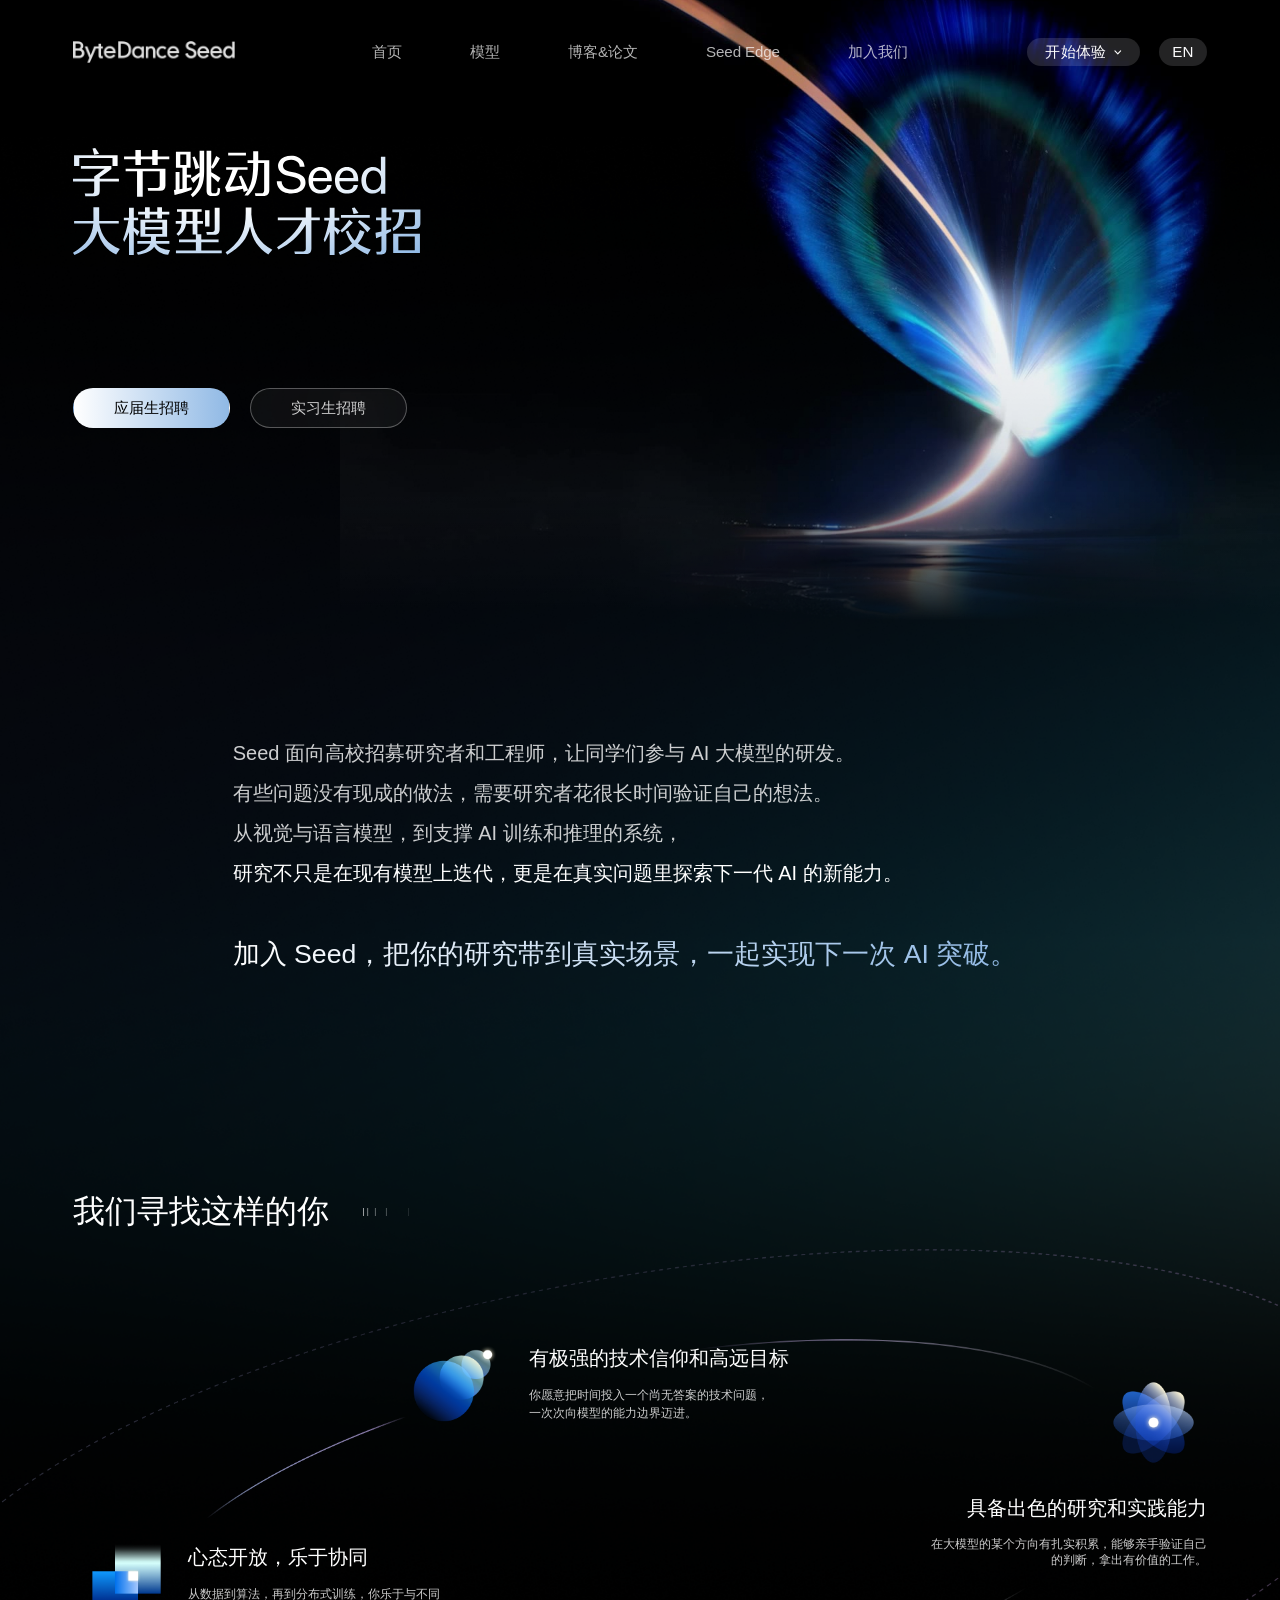
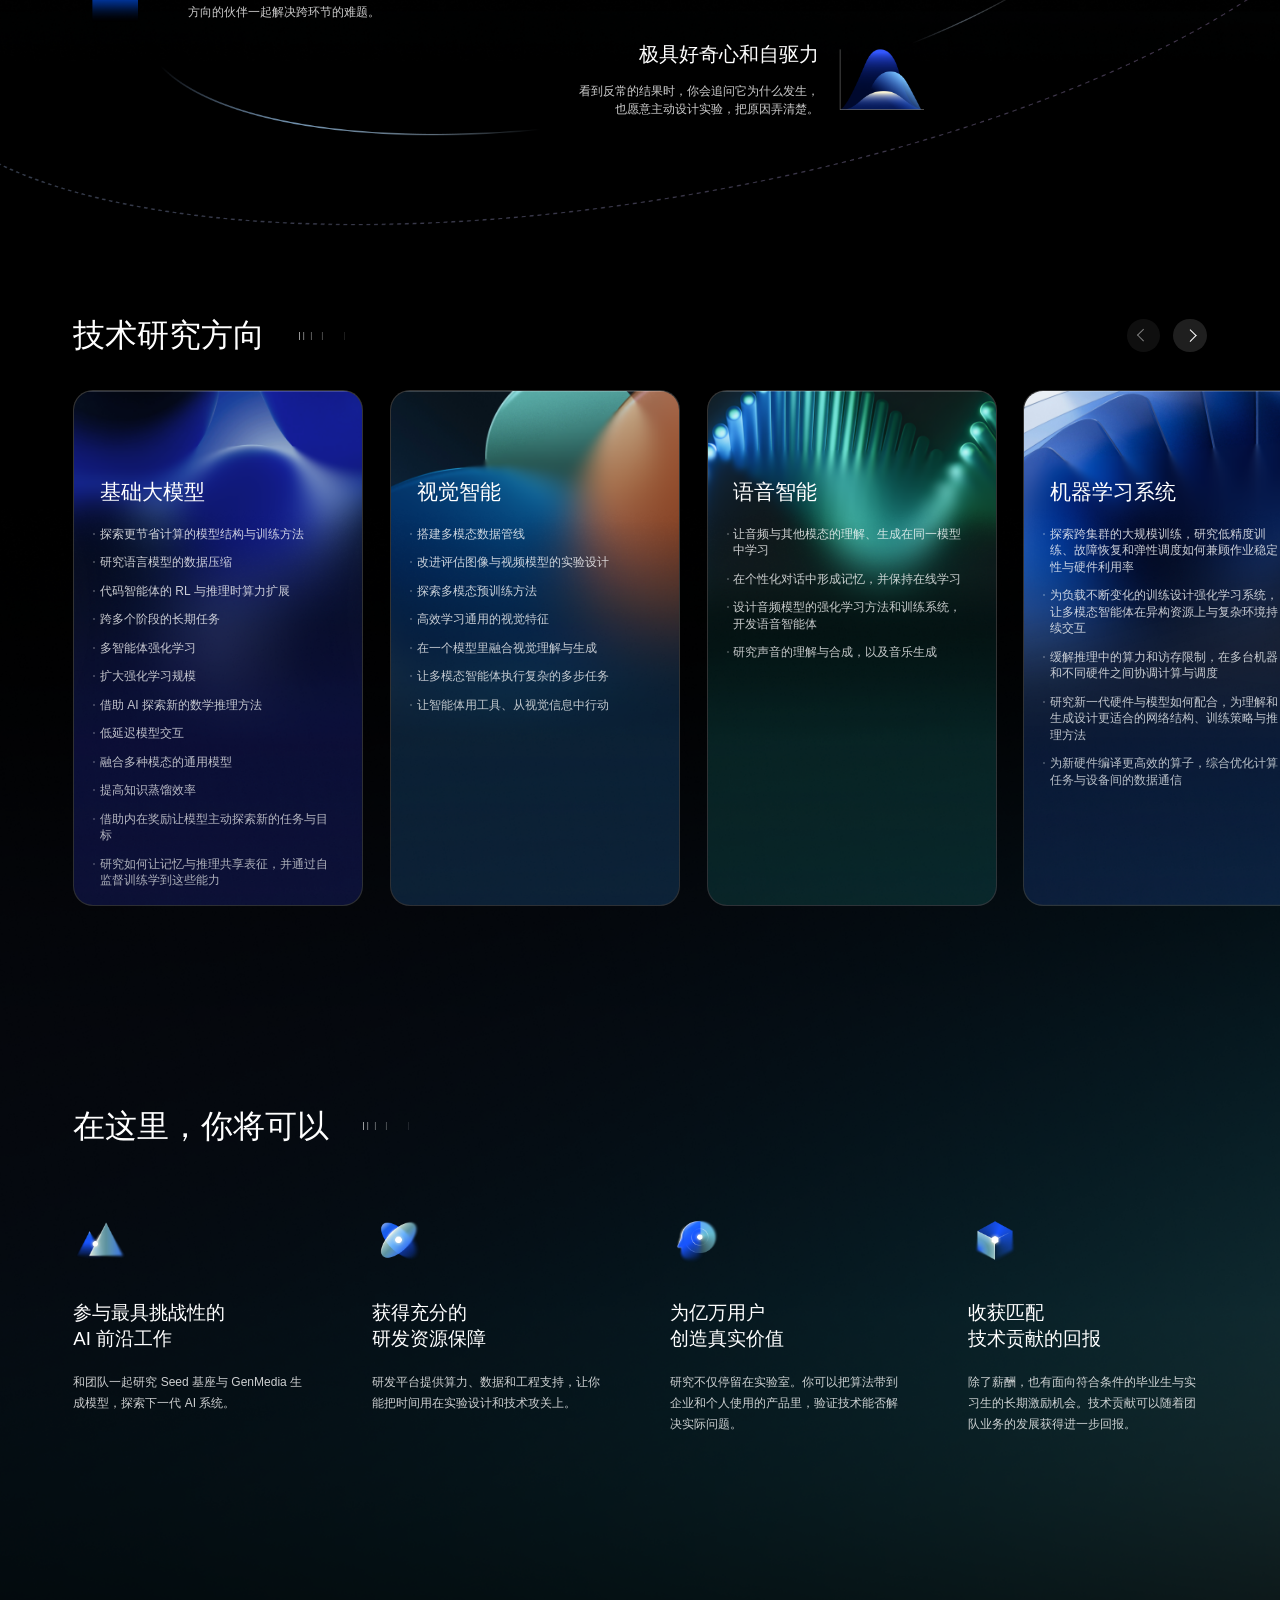
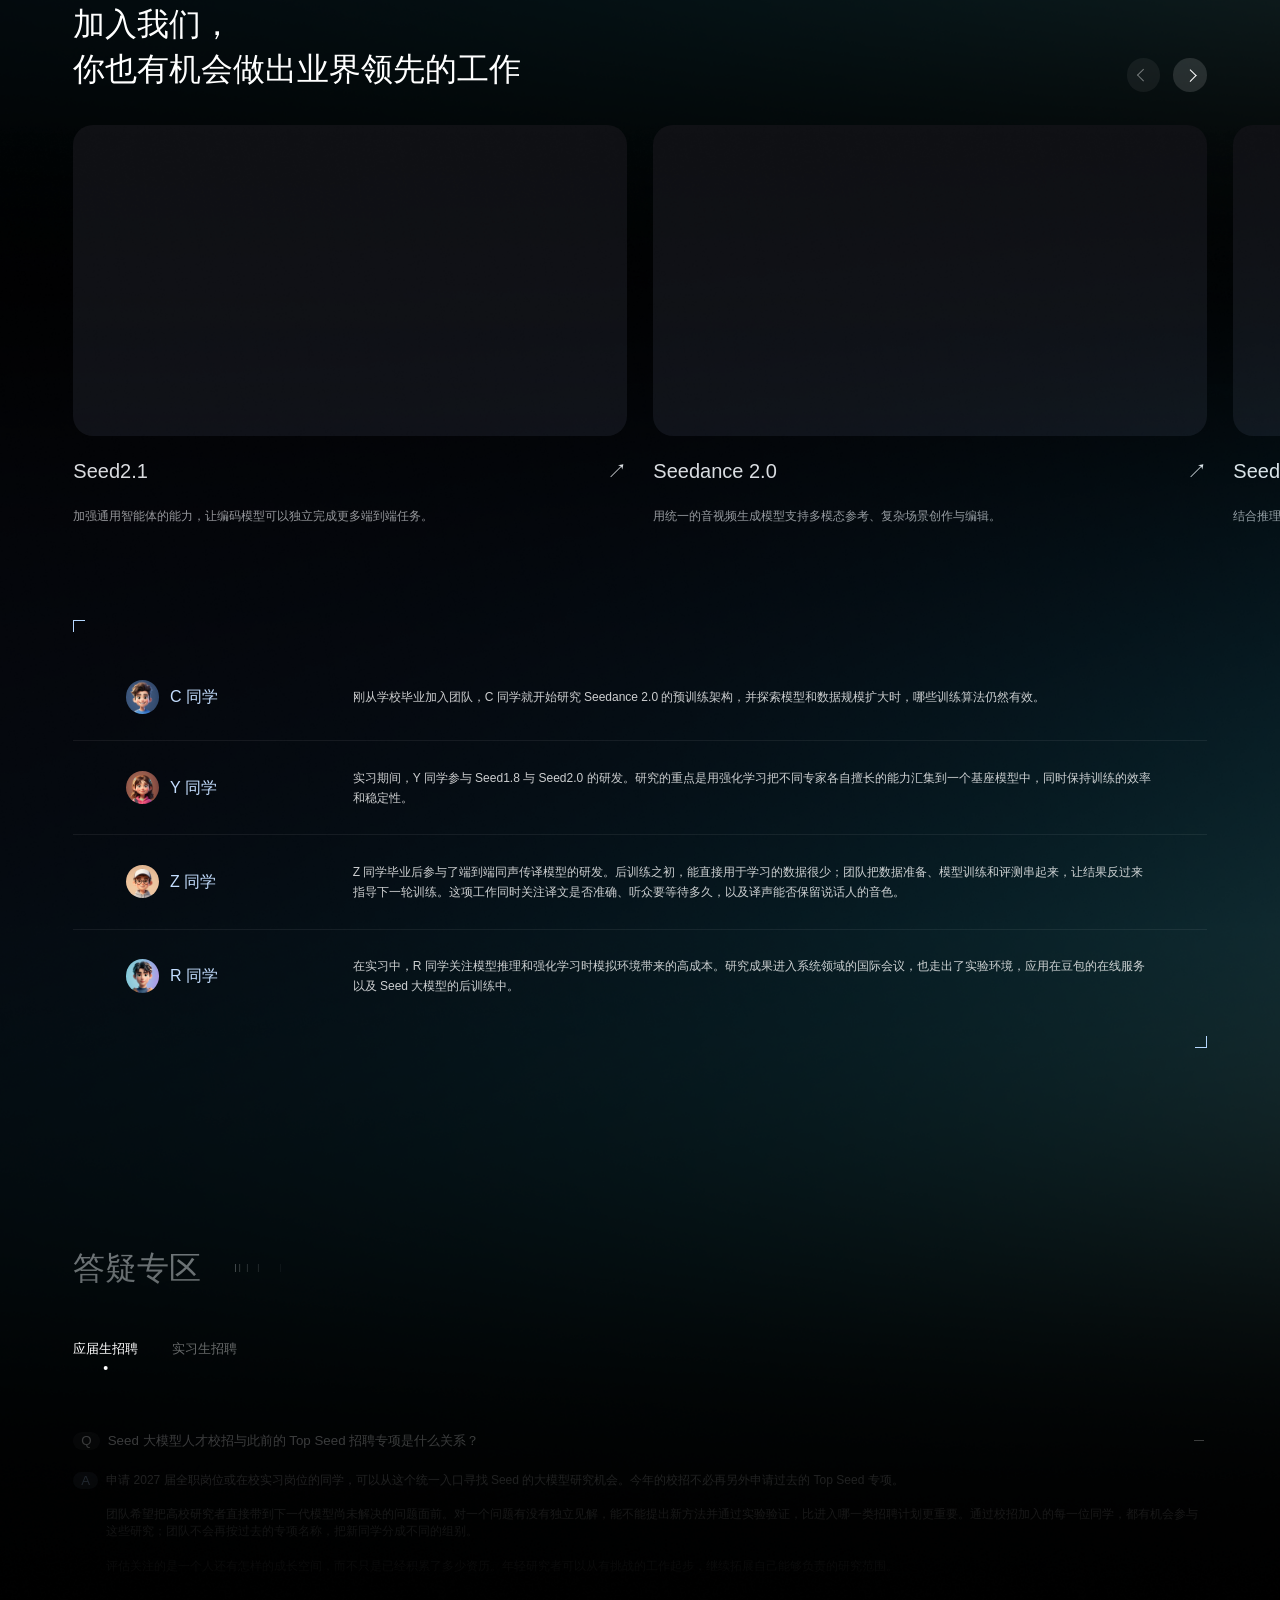
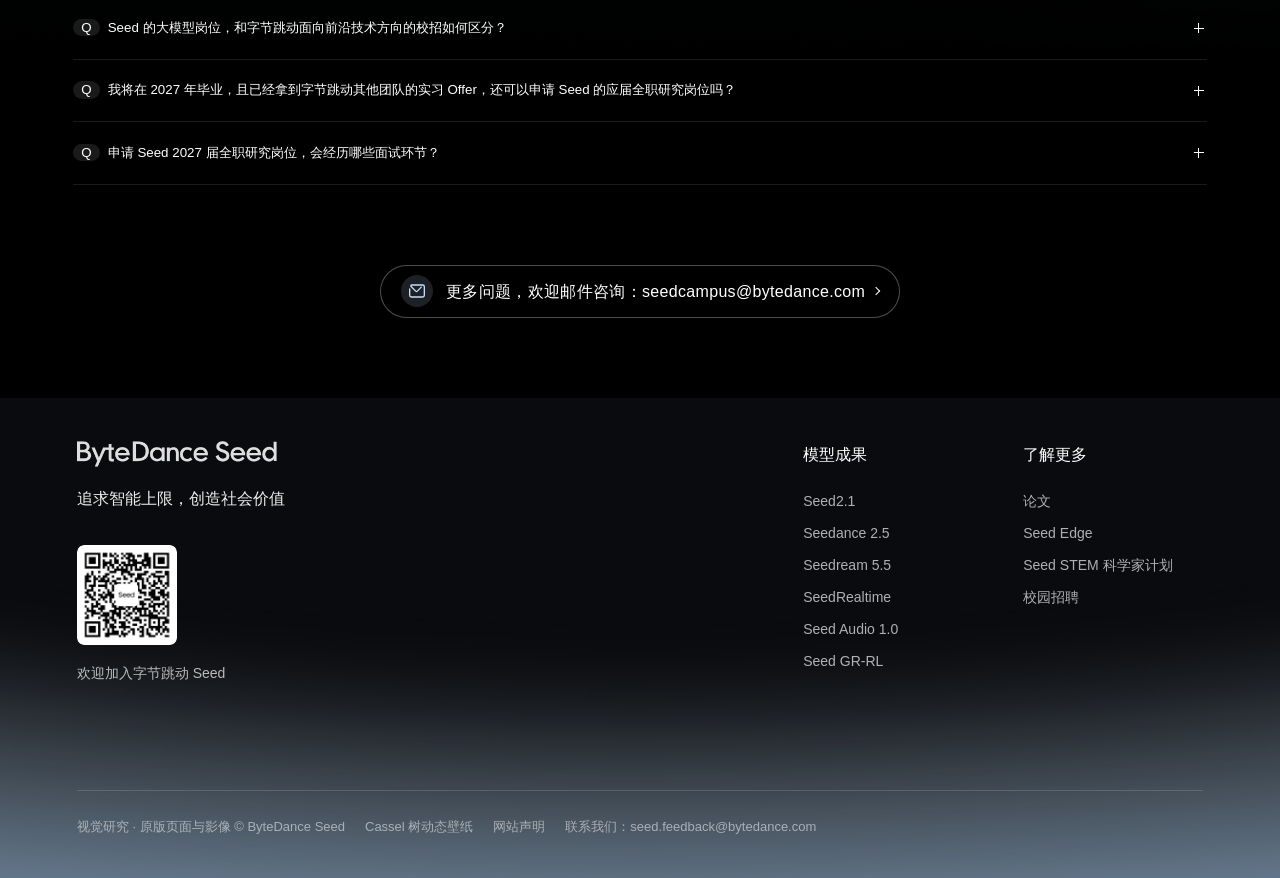
==== commit d1d5c491: "Conserve the original reflected light and hand off the CTA highlight" ====
--- a/seed-study/index.html
+++ b/seed-study/index.html
@@ -6,7 +6,7 @@
   <meta name="robots" content="noindex">
   <meta name="color-scheme" content="dark">
   <title>Seed 大模型人才校招 · 视觉复刻研究</title>
-  <link rel="stylesheet" href="study.css?v=20261126.4">
+  <link rel="stylesheet" href="study.css?v=20261126.5">
   <link rel="stylesheet" href="nav.css?v=1">
   <link rel="stylesheet" href="field-parity.css?v=20261126.1">
   <link rel="stylesheet" href="lower-parity.css?v=20261126.1">
--- a/seed-study/study.css
+++ b/seed-study/study.css
@@ -308,6 +308,10 @@
 .intro-pair { display:flex; flex-direction:column; }
 .intro p > em { margin-top:60px; align-self:flex-start; }
 .tip { backdrop-filter:blur(200px); }
+.apply-group .pill:is(:hover,:focus-visible,.primary) { color:#000; }
+.apply-group:has(.pill:not(.primary):is(:hover,:focus-visible)) .primary {
+  color:#fffc; background:#ffffff0d; border-color:#ffffff4d;
+}
 @media(max-width:1279px) {
   .intro p { gap:10px; }
   .intro p > em { margin-top:0; }
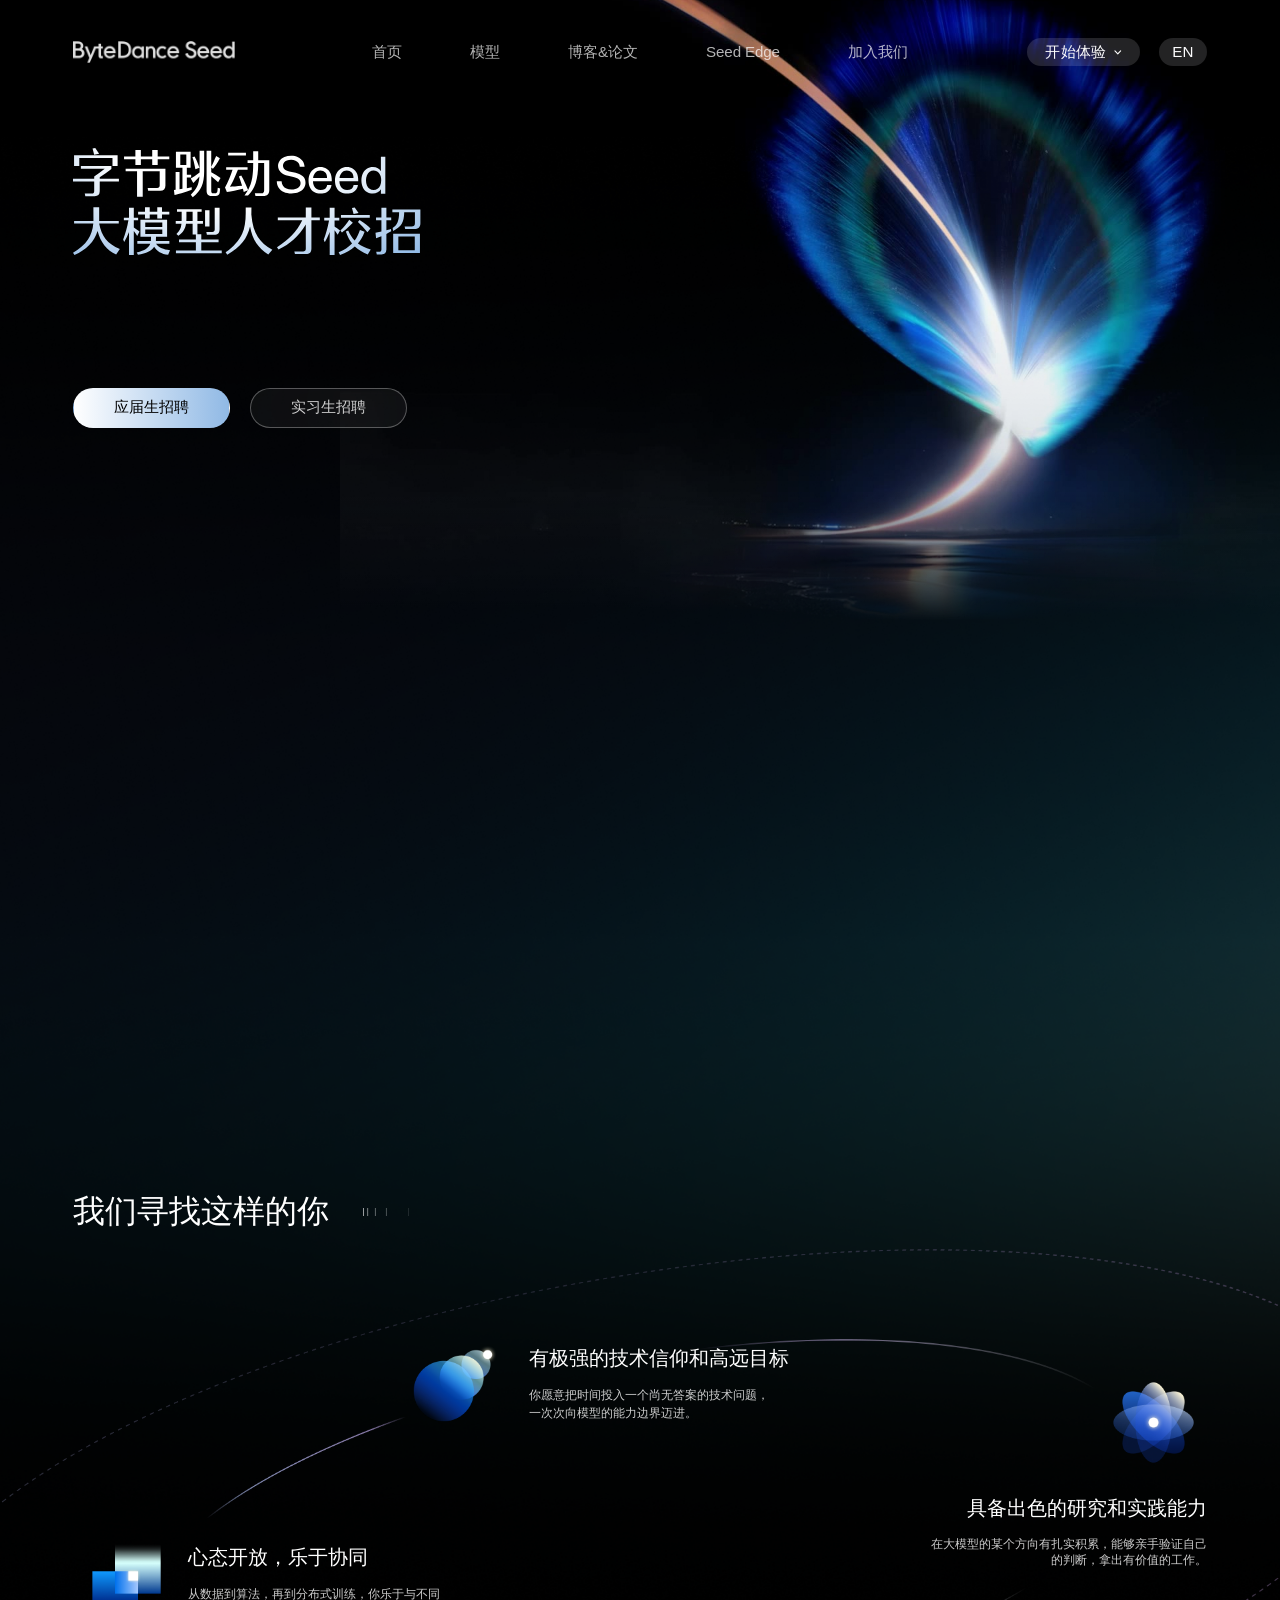
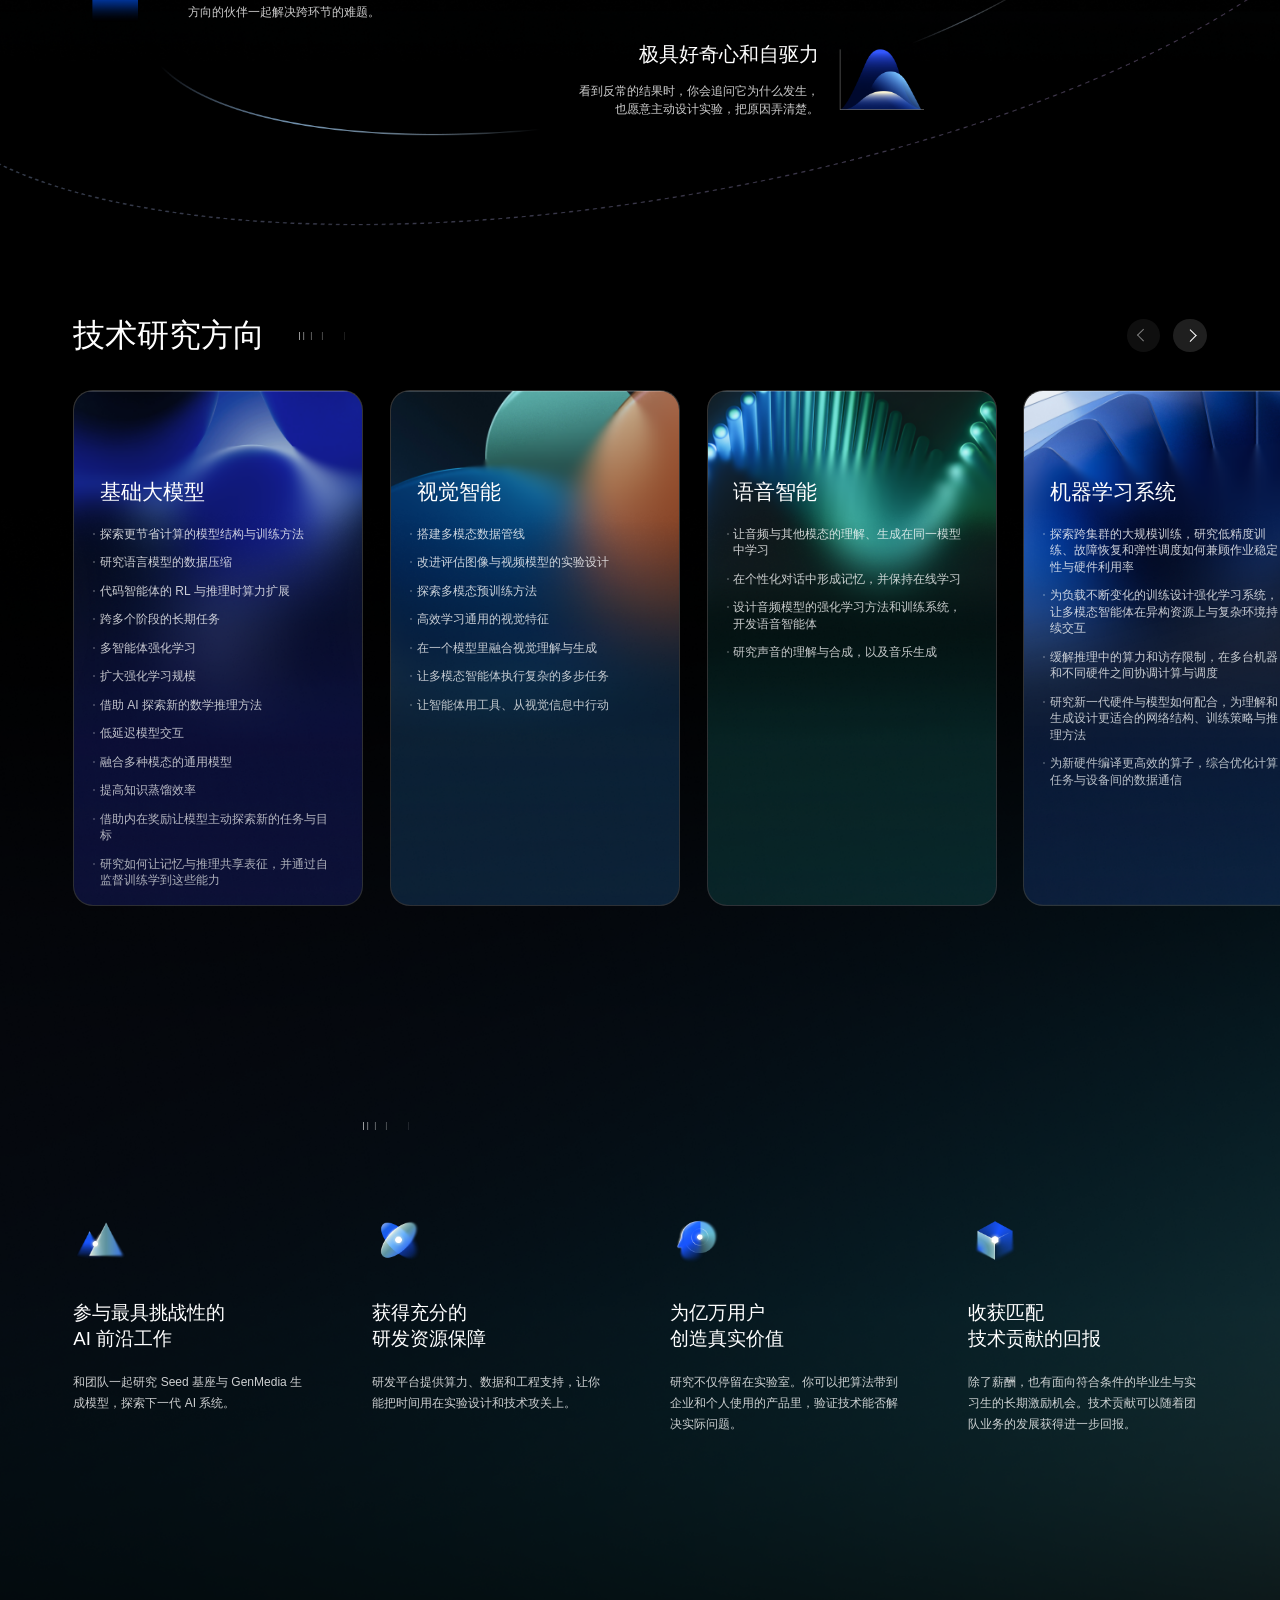
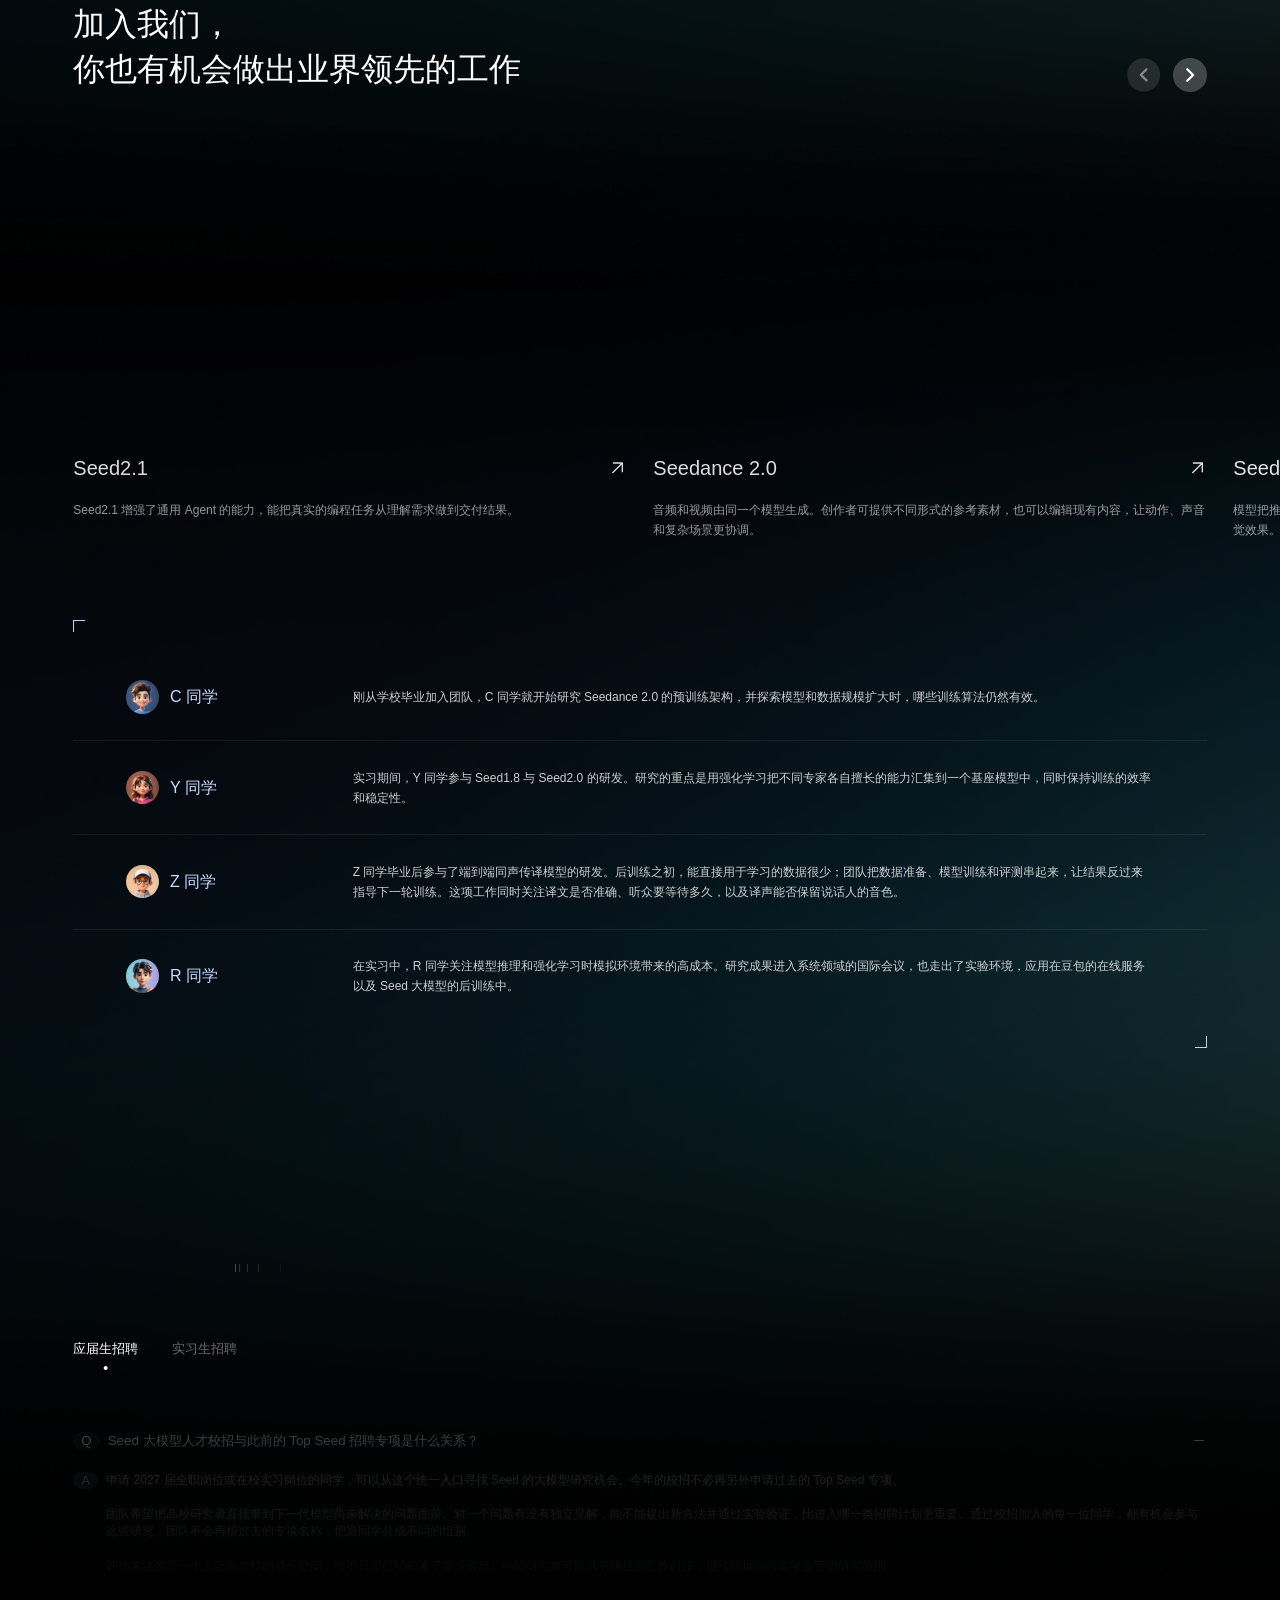
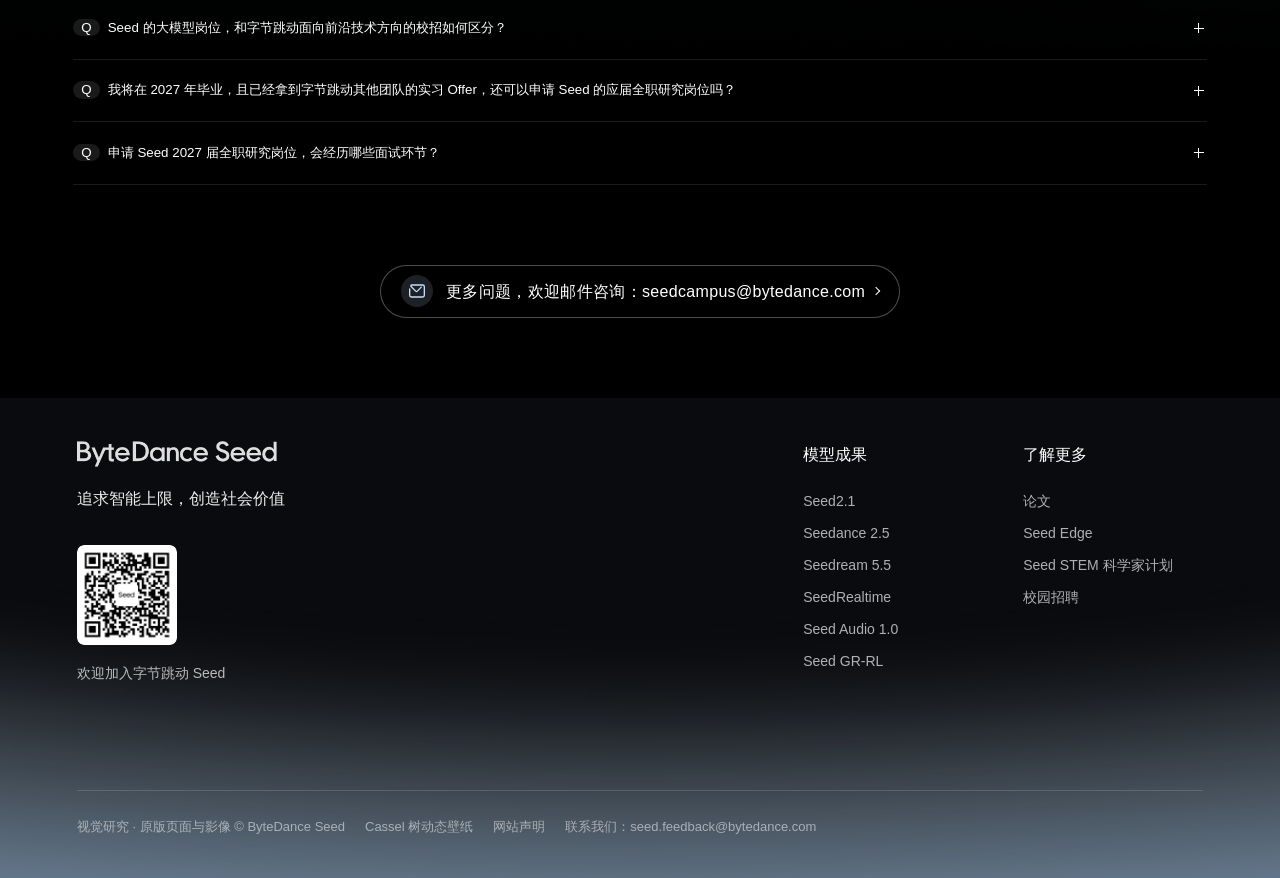
==== commit e70da06f: "Match first-paint scale, scroll choreography and overlapping responsive layouts" ====
--- a/seed-study/index.html
+++ b/seed-study/index.html
@@ -6,13 +6,40 @@
   <meta name="robots" content="noindex">
   <meta name="color-scheme" content="dark">
   <title>Seed 大模型人才校招 · 视觉复刻研究</title>
-  <link rel="stylesheet" href="study.css?v=20261126.5">
+  <script>
+    // The artboard and header must be sized before their very first paint.
+    (() => {
+      const root = document.documentElement;
+      let previousWidth;
+      function layout() {
+        const width = root.clientWidth || innerWidth;
+        if (width === previousWidth) return;
+        previousWidth = width;
+        // The reference switches the scale denominator at 752, before its
+        // mobile layout classes change at 767. They are distinct breakpoints.
+        const design = width < 752 ? 375 : width < 1024 ? 768 : 1920;
+        const header = width < 1024 ? width / design : Math.min(1, width / 1350);
+        root.style.setProperty('--scale', width / design);
+        root.style.setProperty('--header-scale', header);
+        root.style.setProperty('--header-gutter', (width < 767 ? 16 : width < 1024 ? 44 : width * 110 / 1920 / header) + 'px');
+        root.style.setProperty('--header-top', (width < 1280 ? Math.min(44, Math.max(20, width * .0573)) : 40) + 'px');
+      }
+      layout();
+      addEventListener('resize', layout, {passive: true});
+      document.addEventListener('DOMContentLoaded', layout, {once: true});
+    })();
+  </script>
+  <link rel="stylesheet" href="study.css?v=20261126.6">
   <link rel="stylesheet" href="nav.css?v=1">
   <link rel="stylesheet" href="field-parity.css?v=20261126.1">
   <link rel="stylesheet" href="lower-parity.css?v=20261126.1">
-  <script defer src="study.js?v=20261126.3"></script>
+  <link rel="stylesheet" href="gallery-parity.css?v=20261126.1">
+  <link rel="stylesheet" href="responsive-seam.css?v=20261126.1">
+  <script defer src="study.js?v=20261126.6"></script>
   <script defer src="field-parity.js?v=20261126.1"></script>
   <script defer src="lower-parity.js?v=20261126.1"></script>
+  <script defer src="gallery-parity.js?v=20261126.1"></script>
+  <script defer src="responsive-seam.js?v=20261126.1"></script>
 </head>
 <body>
   <header class="top">
@@ -27,13 +54,14 @@
   </header>
   <main>
     <section class="hero" aria-label="Seed 大模型人才校招">
-      <video class="leaf-film" width="1920" height="1080" playsinline muted loop autoplay preload="auto" poster="assets/leaf-poster.jpg" aria-hidden="true" src="../assets/seed-leaf-reference.mp4"></video>
+      <video class="leaf-film" width="1920" height="1080" playsinline muted loop autoplay preload="auto" aria-hidden="true"><source src="../assets/seed-leaf-reference.mp4" media="(prefers-reduced-motion: no-preference)" type="video/mp4"></video>
+      <div class="leaf-film leaf-still" aria-hidden="true"></div>
       <div class="hero-fade"></div>
       <div class="hero-content">
         <h1><img src="assets/title.svg" alt="字节跳动 Seed 大模型人才校招"></h1>
         <div class="apply-group">
-          <a class="pill primary" data-job="graduate" href="https://jobs.toutiao.com/campus/position?project=7621018151002507573">应届生招聘<span class="tip">2026 年 9 月—2027 年 8 月毕业的本科、硕士及博士同学</span></a>
-          <a class="pill" data-job="intern" href="https://jobs.toutiao.com/campus/position?project=7621018569480046853">实习生招聘<span class="tip">2027 年 9 月及以后毕业的高校在读同学</span></a>
+          <a class="pill primary" data-job="graduate" href="https://jobs.toutiao.com/campus/position?project=7621018151002507573"><span class="pill-label">应届生招聘</span><span class="tip">2026 年 9 月—2027 年 8 月毕业的本科、硕士及博士同学</span></a>
+          <a class="pill" data-job="intern" href="https://jobs.toutiao.com/campus/position?project=7621018569480046853"><span class="pill-label">实习生招聘</span><span class="tip">2027 年 9 月及以后毕业的高校在读同学</span></a>
           <div class="eligibility"><p>应届生招聘（2026 年 9 月—2027 年 8 月毕业的本科、硕士及博士同学）</p><p>实习生招聘（2027 年 9 月及以后毕业的高校在读同学）</p></div>
         </div>
       </div>
--- a/seed-study/study.css
+++ b/seed-study/study.css
@@ -307,7 +307,14 @@
 .intro p { display:flex; flex-direction:column; align-items:stretch; }
 .intro-pair { display:flex; flex-direction:column; }
 .intro p > em { margin-top:60px; align-self:flex-start; }
-.tip { backdrop-filter:blur(200px); }
+.apply-group .pill { transition:all .25s cubic-bezier(.4,0,.2,1); }
+.pill-label { line-height:1.2; }
+.tip { top:calc(80px - 1px); backdrop-filter:blur(200px); transition:opacity .3s cubic-bezier(.4,0,.2,1); }
+.leaf-still { display:none; background:center/cover no-repeat url("assets/leaf-poster.jpg"); }
+.film-unavailable .leaf-still { display:block; }
+@media(prefers-reduced-motion:reduce) {
+  .hero .leaf-still { display:block; }
+}
 .apply-group .pill:is(:hover,:focus-visible,.primary) { color:#000; }
 .apply-group:has(.pill:not(.primary):is(:hover,:focus-visible)) .primary {
   color:#fffc; background:#ffffff0d; border-color:#ffffff4d;
@@ -320,3 +327,65 @@
   .intro-pair { display:block; }
   .intro.aura::before { width:1200px; }
 }
+
+/* Reveal independent text runs, not the heading's ornament or its box. */
+.motion :is(h2.reveal,.intro p.reveal) { opacity:1; transform:none; transition:none; }
+.heading-host { display:contents; }
+.motion .heading-run > span {
+  opacity:0; transform:translateY(40px);
+  transition:transform .6s cubic-bezier(.215,.61,.355,1),opacity .6s cubic-bezier(.215,.61,.355,1);
+  transition-delay:var(--delay,0s);
+}
+.motion .heading-run.painted > span { opacity:1; transform:translateY(0); }
+.motion .intro p > span:first-child { --line-delay:0s; }
+.motion .intro p > span:nth-child(2) { --line-delay:.15s; }
+.motion .intro-pair { --line-delay:.3s; }
+.motion .intro em { --line-delay:.45s; --rest-color:transparent; }
+.motion .intro strong { --rest-color:white; }
+.motion .intro p :is(span:not(.intro-pair),em,strong) {
+  opacity:0; color:#90b9e5;
+  transition:opacity .3s ease-out,color .3s ease-in-out;
+}
+.motion .intro p.lit :is(span:not(.intro-pair),em,strong) {
+  opacity:1; color:var(--rest-color,rgb(255 255 255 / 80%));
+  transition-delay:var(--line-delay),calc(var(--line-delay) + .15s);
+}
+
+/* The shortcut builds in two stages: a round button first, then a wide
+   capsule. Keep its label centered and clipped until the capsule has room. */
+.apply-shortcut { --pill-width:240px; overflow:hidden; }
+.apply-shortcut:is(.floating,.withdrawing) {
+  width:var(--pill-width); min-width:0; padding:0; visibility:visible; opacity:1;
+  box-shadow:0 4px 24px rgb(0 0 0 / 50%); transition:none;
+}
+.apply-shortcut.floating { animation:shortcut-arrive .8s ease-in-out both; }
+.apply-shortcut.withdrawing { pointer-events:none; animation:shortcut-leave .8s ease-in-out both; }
+.shortcut-copy { display:flex; flex:none; align-items:center; justify-content:center; gap:12px; width:var(--pill-width); }
+.floating .shortcut-copy { animation:shortcut-copy-in .8s ease-out both; }
+.withdrawing .shortcut-copy { animation:shortcut-copy-out .8s ease-in both; }
+@keyframes shortcut-arrive {
+  0% { width:60px; opacity:1; transform:translateX(-50%) scale(0); }
+  50% { width:60px; opacity:1; transform:translateX(-50%) scale(1); }
+  100% { width:var(--pill-width); opacity:1; transform:translateX(-50%) scale(1); }
+}
+@keyframes shortcut-leave {
+  0% { width:var(--pill-width); opacity:1; transform:translateX(-50%) scale(1); }
+  50% { width:60px; opacity:1; transform:translateX(-50%) scale(1); }
+  100% { width:60px; opacity:0; transform:translateX(-50%) scale(0); }
+}
+@keyframes shortcut-copy-in { 0%,70% { opacity:0; } 100% { opacity:1; } }
+@keyframes shortcut-copy-out { 0% { opacity:1; } 50%,100% { opacity:0; } }
+@media(max-width:1279px) {
+  .apply-shortcut:is(.floating,.withdrawing) { border:0; background:linear-gradient(90deg,#fff,#90b9e5); color:#000; font-size:18px; }
+}
+@media(max-width:767px) {
+  .motion .models h2 { display:flex; flex-wrap:wrap; width:100%; line-height:1.333; }
+  .motion .models h2 strong { display:contents; }
+  .motion .models h2 br { display:none; }
+  .apply-shortcut { --pill-width:343px; }
+  .apply-shortcut:is(.floating,.withdrawing) { font-size:16px; }
+}
+@media(prefers-reduced-motion:reduce) {
+  .motion .heading-run > span,.motion .intro p :is(span:not(.intro-pair),em,strong) { opacity:1; transform:none; color:var(--rest-color,inherit); }
+  .apply-shortcut.withdrawing { visibility:hidden; }
+}
--- a/seed-study/gallery-parity.css
+++ b/seed-study/gallery-parity.css
@@ -0,0 +1,43 @@
+/* Render the five independent entrances; changing the whole overflow rail's
+   transform or opacity would dim the first card twice. */
+.motion .model-rail.gallery-cascade { opacity:1; transform:none; transition:none; }
+.motion .gallery-cascade > .model { opacity:0; transform:translateY(40px); }
+.motion .gallery-entered.gallery-cascade > .model {
+  animation:field-rise .72s linear both;
+  /* Compensate for the paint separating the visibility callback from CSS
+     animation start; the source spring advances on that same frame. */
+  animation-delay:calc(var(--gallery-index) * .1s - 12ms);
+}
+.model figure { background:transparent; }
+.model h3 { align-items:center; line-height:1.2; }
+.model h3 span {
+  width:30px; height:30px; flex:none; font-size:0;
+  background:center/contain no-repeat url("data:image/svg+xml,%3Csvg xmlns='http://www.w3.org/2000/svg' viewBox='0 0 30 30'%3E%3Cpath d='M8 22.5 23 7.5 M9 7.5h14v14' fill='none' stroke='white' stroke-width='2' stroke-linejoin='round'/%3E%3C/svg%3E");
+  transition:transform .3s cubic-bezier(.4,0,.2,1);
+}
+.model:hover h3 span,.model:focus-visible h3 span { transform:rotate(45deg); }
+.model video { transition:transform .5s cubic-bezier(.4,0,.2,1); }
+.model:focus-visible video { transform:scale(1.05); }
+.models .arrows button { padding:0; background:rgb(255 255 255 / 12%); transition:background-color .15s cubic-bezier(.4,0,.2,1); }
+.models .arrows i {
+  width:50px; height:50px; border:0; border-radius:50%; transform:none;
+  background:rgb(255 255 255 / 12%) center/100% no-repeat url("data:image/svg+xml,%3Csvg xmlns='http://www.w3.org/2000/svg' viewBox='0 0 50 50'%3E%3Cpath d='m21 16.5 8.5 8.5-8.5 8.5' fill='none' stroke='white' stroke-width='3.5' stroke-linejoin='round' stroke-linecap='round'/%3E%3C/svg%3E");
+}
+.models .arrows button:first-child i { transform:rotate(180deg); }
+.models .arrows button:disabled { opacity:.5; cursor:not-allowed; }
+.models .arrows button:hover:enabled { background:rgb(255 255 255 / 20%); }
+@media(min-width:767px) and (max-width:1279px) {
+  .model-rail { gap:24px; }
+  .model h3 span { height:24px; width:24px; }
+}
+@media(max-width:1279px) {
+  .model h3 span { transform:rotate(45deg); }
+}
+@media(max-width:766px) {
+  .model h3 { line-height:1.5; }
+  .model h3 span { height:20px; width:20px; }
+  .model p { line-height:1.57; }
+}
+@media(prefers-reduced-motion:reduce) {
+  .motion .gallery-cascade > .model { animation:none!important; opacity:1; transform:none; }
+}
--- a/seed-study/responsive-seam.css
+++ b/seed-study/responsive-seam.css
@@ -0,0 +1,46 @@
+/* At exactly 767 CSS px the reference's inclusive tablet and mobile rules
+   overlap: tablet canvas and type sizes, but mobile stacking in some sections.
+   Keep these peculiarities confined to this single breakpoint. */
+@media (width:767px) {
+  .qualities h2 { line-height:28px; }
+  .qualities .ornament::after { margin-left:auto; }
+  .seam-traits { display:grid; gap:50px; width:343px; }
+  .seam-traits .trait { gap:15px; }
+  .seam-traits .trait img { width:80px; height:80px; }
+  .seam-traits .trait div,.seam-traits .trait p { width:248px; }
+  .seam-traits .trait h3 { font-size:18px; line-height:20px; }
+  .seam-traits .trait p { font-size:14px; line-height:1.4; margin-left:0; min-height:2.8em; }
+  .seam-traits .trait:not(.trait-1) p { min-height:4.2em; }
+  .seam-traits :is(.trait-2,.trait-4) { text-align:left; }
+  .seam-traits :is(.trait-2,.trait-4) h3 { max-width:100%; width:max-content; margin-left:0; }
+
+  .benefits { min-height:0; }
+  .benefit-grid p { font-size:14px; line-height:1.71; }
+  .benefit-grid p:last-child { margin-top:18px; }
+  .model-rail { flex-direction:column; overflow:visible; padding:0 44px 0 16px; gap:24px; cursor:auto; }
+  .model { width:600px; flex:none; }
+  .model h3 { line-height:1.5; }
+  .model p { line-height:1.57; }
+
+  .faq { --initial-faq:0px; }
+  .faq-tabs { padding-bottom:14px; }
+  .faq-position { width:4px; height:4px; }
+  .answers summary { padding:20px 0; }
+  .answers summary::before,.answer::before { width:28px; height:18px; line-height:18px; border-radius:10px; padding:0; font-size:14px; }
+  .answers summary::after { height:20px; width:20px; margin-top:0; }
+  .answer { padding-bottom:20px; line-height:1.85; }
+  /* Keep the independently worded graduate introduction on the same nine
+     display lines; otherwise its middle paragraph orphans two characters. */
+  .faq:has(#graduate-tab[aria-selected="true"]) details:first-child .answer { letter-spacing:-.033em; }
+  .answer::before { margin-top:3px; }
+
+  footer { --footer-inset:16px; }
+  .footer-brand { display:flex; height:auto; }
+  .footer-brand .return-top { width:150px; }
+  .footer-brand p { position:static; margin-top:20px; }
+  .join-code { position:static; align-items:center; margin-top:20px; }
+  .join-code img { height:100px; width:100px; }
+  .join-code span { display:none; }
+  .credit { min-height:104px; gap:2px 12px; padding:8px 0; }
+  .credit a:last-child { order:-1; width:100%; margin:0 0 24px; }
+}
